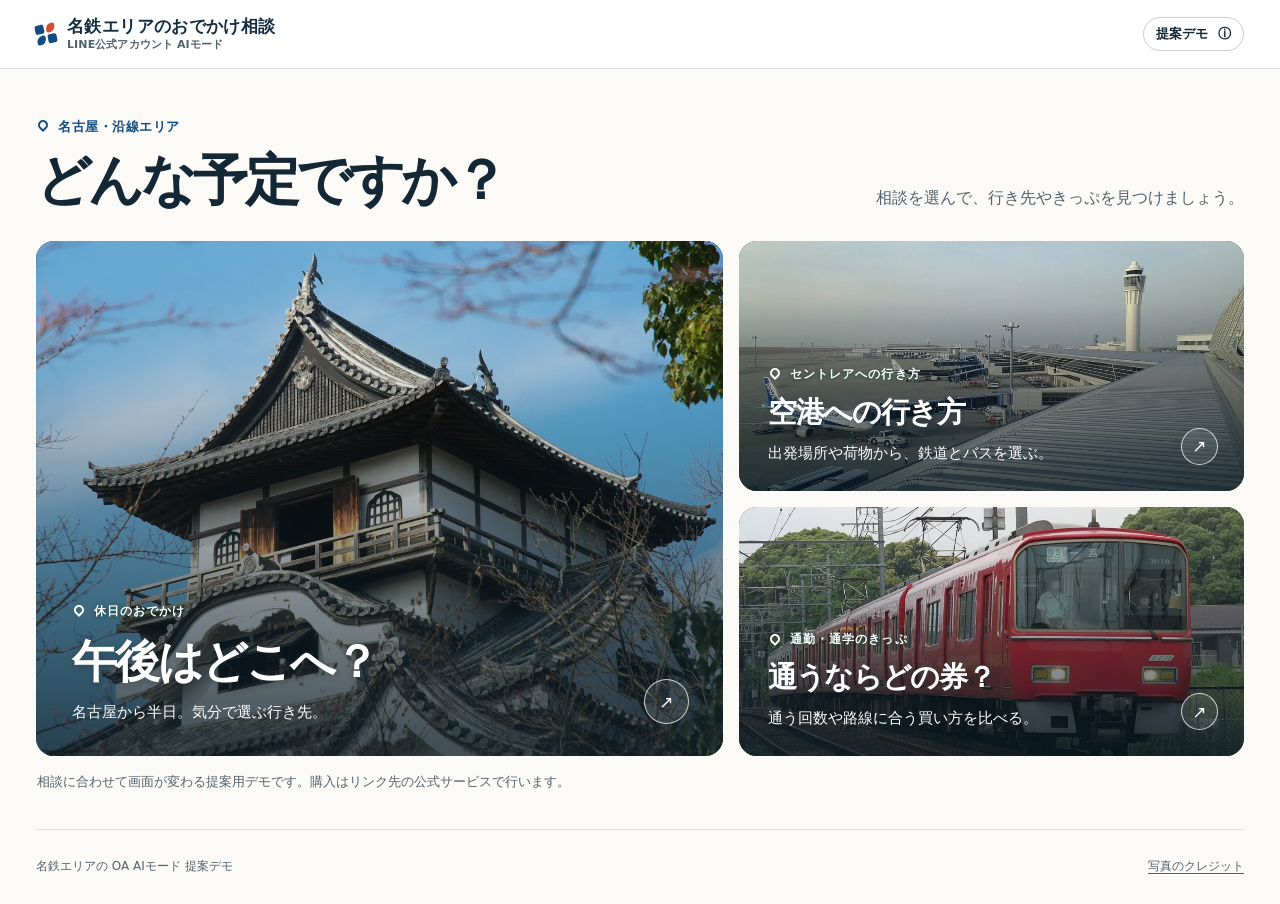
==== index.html @ 098f5996 "名鉄エリアのおでかけ・空港・通勤通学の体験デモを公開" ====
<!doctype html>
<html lang="ja">
<head>
  <meta charset="utf-8">
  <meta name="viewport" content="width=device-width, initial-scale=1">
  <meta name="theme-color" content="#faf9f5">
  <meta name="description" content="名古屋での休日、セントレアへの移動、通勤・通学のきっぷ。3つの相談から選べる、OA AIモードの提案用体験デモです。">
  <title>名鉄エリアの移動・おでかけ相談｜OA AIモード 体験デモ</title>
  <link rel="stylesheet" href="styles.css">
  <script defer src="app.js"></script>
</head>
<body>
  <a href="#main" class="skip">本文へ</a>
  <header class="global-head"><div class="head-inner">
    <a class="brand" href="#" data-route="" aria-label="移動・おでかけ相談 トップ"><span class="brand-symbol" aria-hidden="true"><i></i><i></i><i></i><i></i></span><span class="brand-name">名鉄エリアのおでかけ相談<small>LINE公式アカウント AIモード</small></span></a>
    <button class="about-trigger" type="button" id="about-trigger">提案デモ <span aria-hidden="true">ⓘ</span></button>
  </div></header>
  <main id="main" tabindex="-1"></main>
  <footer class="footer"><span>名鉄エリアの OA AIモード 提案デモ</span><a href="credits.html">写真のクレジット</a></footer>
  <dialog id="about"><form method="dialog"><button aria-label="閉じる" class="dialog-close">×</button></form><h2>このデモについて</h2><p>名鉄エリアの移動とおでかけを題材にした、LINE公式アカウント AIモードの提案用デモです。</p><p>選択肢や短い入力に応じて、あらかじめ用意した会話と案内が切り替わります。生成AIや運行情報とは接続していません。入力内容はこの画面内だけで使用します。</p><p>運賃・商品の情報は2026年11月26日時点の例です。購入、対象日、運行状況はリンク先の公式サイトでご確認ください。</p></dialog>
  <noscript>この体験デモを利用するには、ブラウザのJavaScriptを有効にしてください。</noscript>
</body></html>
---- styles.css ----
:root{color-scheme:light;--ink:#142735;--navy:#142e43;--blue:#124d82;--muted:#53636c;--accent:#d44f37;--line:#dce1e0;--paper:#fbfaf7;--pale:#eef4f6;--radius:18px;--max:1216px}
*{box-sizing:border-box}html{scroll-behavior:smooth;scroll-padding-top:16px}body{margin:0;background:var(--paper);color:var(--ink);font:16px/1.65 'LINE Seed JP','Hiragino Sans','Yu Gothic',Meiryo,system-ui,sans-serif;-webkit-font-smoothing:antialiased}a{color:inherit}button,input{font:inherit}button{color:inherit;cursor:pointer}a,button,input{touch-action:manipulation}button{background:none;border:0}a:focus-visible,button:focus-visible,input:focus-visible,summary:focus-visible{outline:3px solid #de6c13;outline-offset:4px}button:disabled{cursor:default;opacity:.4}h1,h2,h3,p,figure{margin:0}h1,h2,h3{line-height:1.42;letter-spacing:-.045em}h1,h2{font-weight:800}img{display:block;width:100%;object-fit:cover}.skip{position:fixed;top:-80px;left:12px;z-index:10;background:white;padding:12px}.skip:focus{top:4px}main:focus{outline:0}.global-head{background:#fff;border-bottom:1px solid var(--line)}.head-inner,.footer{width:min(calc(100% - 72px),var(--max));margin:auto;display:flex;align-items:center;justify-content:space-between}.head-inner{height:68px}.brand{font-weight:800;letter-spacing:.02em;display:inline-flex;gap:11px;align-items:center;text-decoration:none;color:var(--navy);font-size:19px}.brand-symbol{display:grid;grid-template-columns:9px 9px;grid-template-rows:9px 9px;gap:2px;transform:rotate(-12deg)}.brand-symbol i{background:var(--blue);border-radius:2px}.brand-symbol i:nth-child(2){background:var(--accent);border-radius:6px 2px 6px 2px}.brand-symbol i:nth-child(3){border-radius:6px 2px 6px 2px}.about-trigger{border:1px solid #c9cfcd;background:white;border-radius:22px;font-size:13px;font-weight:650;padding:5px 12px;min-height:33px}.about-trigger span{margin-left:5px}.footer{border-top:1px solid var(--line);min-height:75px;color:var(--muted);gap:15px;font-size:12px}.footer a{text-underline-offset:3px}.home{width:min(calc(100% - 72px),var(--max));margin:0 auto;padding:47px 0 36px}.home-intro{display:flex;align-items:end;gap:36px;justify-content:space-between;margin:0 0 24px}.location{display:flex;align-items:center;gap:8px;color:var(--blue);font-size:13px;font-weight:750;letter-spacing:.04em}.pin{width:10px;height:10px;display:inline-block;border:2px solid currentColor;border-radius:65% 65% 65% 0;transform:rotate(-45deg);margin:0 2px 3px}.home h1{font-size:clamp(32px,4.3vw,58px);letter-spacing:-.065em;line-height:1.32;margin-top:7px}.home-intro p{font-size:16px;color:var(--muted);padding-bottom:6px}.home-grid{display:grid;grid-template-columns:1.36fr 1fr;gap:16px;min-height:515px}.home-card{position:relative;display:block;border-radius:var(--radius);overflow:hidden;text-decoration:none;color:white;isolation:isolate;background:#35505e;min-height:0}.home-card[data-route="outing"]{grid-row:span 2}.home-card img{position:absolute;inset:0;height:100%;z-index:-2;transition:transform .42s ease}.home-card:hover img{transform:scale(1.035)}.home-card:after{content:'';position:absolute;inset:0;background:linear-gradient(180deg,#0d1f2810 0%,#10283222 25%,#0a1b25c4 97%);z-index:-1}.home-card .home-text{position:absolute;left:29px;right:26px;bottom:26px}.home-card.big .home-text{bottom:32px;left:36px;right:34px}.home-card .location{color:white;font-size:12px;letter-spacing:.09em;text-shadow:0 1px 4px #143}.home-card h2{font-size:clamp(23px,2.25vw,34px);margin:7px 45px 0 0;color:white;text-shadow:0 1px 6px #172b3a66;line-height:1.42}.home-card.big h2{font-size:clamp(32px,3.5vw,51px);margin-top:12px;line-height:1.31}.home-card p{margin:8px 45px 0 0;font-size:15px;line-height:1.6;font-weight:550}.home-open{position:absolute;display:grid;place-items:center;right:0;bottom:0;border:1px solid #ffffffc0;border-radius:50%;width:37px;height:37px;font-size:17px;background:#ffffff16}.big .home-open{width:45px;height:45px}.home-note{font-size:13px;color:var(--muted);margin:15px 1px 0}.scene-wrap{width:min(calc(100% - 72px),var(--max));margin:0 auto;padding:19px 0 35px}.back{display:inline-flex;align-items:center;gap:8px;min-height:33px;text-decoration:none;font-size:14px;font-weight:650;color:var(--blue);margin-bottom:9px}.journey{display:grid;grid-template-columns:minmax(265px,.74fr) minmax(0,1.55fr);align-items:start;gap:25px}.scene-aside{position:sticky;top:15px;border-radius:var(--radius);overflow:hidden;min-height:535px;isolation:isolate;background:#254658;color:white}.scene-aside>img{position:absolute;inset:0;height:100%;z-index:-2}.scene-aside:after{z-index:-1;content:'';position:absolute;inset:0;background:linear-gradient(175deg,#0a1e2a32,#112a3415 30%,#0a1b24d4 100%)}.aside-copy{position:absolute;left:25px;right:23px;bottom:29px}.aside-copy .location{color:white}.aside-copy h1{font-size:clamp(28px,2.7vw,39px);margin:8px 0 13px;text-wrap:balance}.aside-copy p{font-size:15px;line-height:1.65;text-shadow:0 1px 6px #20323e80}.session{background:#fff;border:1px solid var(--line);border-radius:var(--radius);min-width:0;overflow:hidden}.session-top{padding:14px 24px;display:flex;justify-content:space-between;align-items:center;border-bottom:1px solid var(--line)}.mode{display:inline-flex;align-items:center;gap:9px;font-size:15px;font-weight:800;color:var(--navy)}.spark{color:#fff;background:var(--navy);width:23px;height:23px;display:inline-grid;place-items:center;line-height:1;font-size:15px;border-radius:7px}.session-scope{font-size:12px;color:var(--muted);font-weight:600}.inside{padding:23px 24px 22px}.user-line{margin:0 0 16px auto;max-width:max-content;max-inline-size:min(91%,570px);background:#eef2f6;border-radius:15px 15px 3px 15px;padding:9px 14px;font-size:15px;line-height:1.6;color:var(--ink)}.carry{color:var(--blue);font-size:13px;margin:0 0 12px;font-weight:700}.ask{font-size:clamp(20px,1.8vw,26px);font-weight:750;margin:0 0 7px;line-height:1.42}.explain{font-size:15px;line-height:1.65;color:var(--muted);margin:0 0 15px}.ask-set{margin-bottom:16px}.choices{display:grid;grid-template-columns:repeat(2,minmax(0,1fr));gap:9px}.tile{display:flex;align-items:center;gap:9px;min-height:65px;text-align:left;border-radius:11px;border:1px solid var(--line);background:white;padding:7px 11px 7px 7px;text-decoration:none;transition:border-color .2s,background .2s}.tile:hover,.tile:focus-visible,.small-choice:hover,.next-scenario:hover{border-color:var(--blue);background:#f3f8fa}.tile img{width:66px;height:55px;border-radius:6px;flex-shrink:0}.tile .tile-text{display:flex;flex-direction:column;gap:2px;min-width:0}.tile b{font-size:16px;line-height:1.4}.tile small{font-size:12px;line-height:1.4;color:var(--muted)}.tile .tile-arrow{font-size:17px;margin-left:auto;color:var(--blue);font-weight:650}.tile.noimg{padding:13px 13px;min-height:61px}.options{display:flex;gap:7px;flex-wrap:wrap}.small-choice{display:inline-flex;align-items:center;justify-content:center;gap:8px;border:1px solid #aebac0;border-radius:25px;background:white;padding:7px 14px;min-height:39px;text-decoration:none;color:var(--blue);font-size:14px;font-weight:650;line-height:1.4}.small-choice.active{background:var(--navy);border-color:var(--navy);color:white}.input-form{display:flex;gap:6px;border:1px solid #c5cecf;border-radius:13px;background:#fafbf9;padding:5px;align-items:center}.input-form:focus-within{border-color:var(--blue)}.input-form input{color:var(--ink);border:0;background:none;outline:0;min-width:0;flex:1;padding:8px 8px;font-size:15px}.input-form input:focus-visible{outline:0}.send{background:var(--navy);color:white;border-radius:8px;min-width:57px;min-height:40px;font-size:14px;font-weight:700}.input-area{border-top:1px solid var(--line);margin-top:22px;padding-top:16px}.input-area label{display:block;font-size:13px;font-weight:700;color:var(--muted);margin:0 0 5px}.error{color:#963f25;font-size:14px;margin-top:7px}.response{margin-top:12px}.rec{border:1px solid #cdd8d8;border-radius:13px;overflow:hidden;background:#fff}.rec-photo{height:160px;position:relative;overflow:hidden}.rec-photo img{width:100%;height:100%}.rec-photo>span{position:absolute;bottom:10px;left:13px;border-radius:16px;background:#102430d9;color:#fff;padding:2px 9px;font-size:12px;font-weight:700}.rec-body{padding:16px 17px}.rec-body h2{font-size:clamp(22px,2vw,30px);margin:0 0 4px;line-height:1.42}.rec-body .reason{font-size:16px;margin-bottom:13px}.ticket{border-top:1px solid var(--line);padding-top:12px}.ticket-head{display:flex;gap:12px;justify-content:space-between;align-items:start}.ticket-head b{font-size:16px;line-height:1.5}.ticket-head strong{white-space:nowrap;font-size:21px;line-height:1.35;color:var(--navy);letter-spacing:-.045em}.notes{font-size:13px;line-height:1.55;color:var(--muted);margin-top:7px}.buttons{display:flex;align-items:center;gap:12px;flex-wrap:wrap;margin-top:14px}.cta{display:inline-flex;justify-content:space-between;align-items:center;gap:16px;background:var(--navy);border-radius:8px;color:white;font-weight:700;font-size:15px;line-height:1.4;text-decoration:none;padding:12px 15px}.cta:hover{background:#1a4a6c}.link,.reset,.trail summary{color:var(--blue);font-size:14px;font-weight:650;text-underline-offset:4px}.reset{display:inline-block;margin:7px 0 0;text-decoration:underline}.context{display:flex;gap:6px;flex-wrap:wrap;align-items:center;margin:0 0 9px}.context span{display:inline-block;color:#375569;background:#eef3f4;padding:2px 8px 2px;border-radius:5px;font-size:12px;font-weight:650}.trail{margin:0 0 9px}.trail summary{cursor:pointer;font-size:12px;min-height:26px;display:list-item}.trail[open] summary{margin-bottom:7px}.trail .initial{font-size:14px;color:var(--muted);padding:8px 10px;margin:3px 0;border-left:2px solid #d3dee2}.route-map{display:flex;align-items:center;gap:12px;justify-content:space-between;background:var(--pale);border-radius:8px;padding:12px 15px;margin:10px 0 14px}.route-map b{font-size:15px;line-height:1.4}.track{height:2px;position:relative;background:#91a5b1;flex:1;min-width:15px}.track:after,.track:before{content:'';position:absolute;top:-2px;background:#fff;border:1.5px solid #7d93a2;width:5px;height:5px;border-radius:50%}.track:after{right:0}.next-scenario{padding:13px 15px;margin-top:14px;display:flex;align-items:center;justify-content:space-between;gap:10px;border-radius:10px;background:#f8f5ee;border:1px solid #dacfb8;color:var(--ink);text-decoration:none}.next-scenario small{display:block;font-size:12px;color:#705e41}.next-scenario b{display:block;font-size:15px}.next-scenario>span:last-child{font-size:20px}.below{margin-top:14px}.below p{font-size:13px;font-weight:700;color:var(--muted);margin-bottom:5px}.fare-module{border:1px solid var(--line);border-radius:12px;padding:15px;margin:12px 0;background:#f9faf9}.num-select{display:flex;align-items:center;justify-content:space-between;gap:12px}.num-select p{font-size:13px;color:var(--muted)}.stepper{display:flex;align-items:center;gap:12px}.stepper button{border:1px solid #bbc9ce;border-radius:50%;width:36px;height:36px;background:#fff;font-size:20px;display:grid;place-items:center;line-height:1}.stepper strong{white-space:nowrap;font-size:23px}.fare-row{display:grid;grid-template-columns:1fr 1fr;gap:8px;margin-top:11px}.fare-item{border:1px solid #d4dbdd;border-radius:9px;padding:10px 11px;background:white}.fare-item.winner{background:#eef5f7;border-color:#44809a}.fare-item span{display:block;font-size:12px;color:var(--muted)}.fare-item b{display:block;color:var(--navy);font-size:23px;line-height:1.45;letter-spacing:-.04em;font-variant-numeric:tabular-nums}.fare-answer{margin-top:10px;font-size:15px}.school-case{margin:12px 0}.school-case h2{font-size:24px}.school-case p{margin-top:4px}.school-case .ticket{margin-top:12px}.simple-result{background:#f5f7f5;border:1px solid var(--line);padding:17px;border-radius:11px}.simple-result h2{font-size:23px}.simple-result p{margin:7px 0 0}.travel-details{font-size:13px;color:var(--muted);margin:10px 0 0}.travel-details summary{color:var(--blue);cursor:pointer;text-decoration:underline;text-underline-offset:3px;display:list-item;width:fit-content}dialog{border:0;border-radius:18px;padding:28px;max-width:min(470px,90vw);color:var(--ink);background:white;box-shadow:0 18px 60px #14233640}dialog::backdrop{background:#162a38a3}dialog form{position:absolute;right:10px;top:9px}.dialog-close{font-size:24px;width:34px;height:34px}.dialog-close:focus{outline-offset:0}dialog h2{font-size:25px;margin:0 12px 13px 0}dialog p{font-size:15px;margin:9px 0}
@media(min-width:1480px){.home{padding-top:56px}.home-grid{min-height:550px}}
@media(max-width:950px){.head-inner,.footer,.home,.scene-wrap{width:calc(100% - 40px)}.home-grid{grid-template-columns:1.14fr 1fr;min-height:440px}.home-card .home-text,.home-card.big .home-text{left:20px;right:19px;bottom:20px}.journey{grid-template-columns:minmax(215px,.55fr) minmax(0,1.4fr);gap:15px}.aside-copy{left:17px;right:15px}.tile img{width:50px;height:50px}.inside{padding:17px}.session-top{padding:11px 17px}.scene-aside{min-height:455px}.home-intro{align-items:start;flex-direction:column;gap:3px}.home-intro p{padding:0}.choices{gap:7px}}
@media(max-width:730px){body{font-size:16px}.head-inner,.footer,.home,.scene-wrap{width:calc(100% - 32px)}.head-inner{height:57px}.brand{font-size:17px;gap:8px}.about-trigger{font-size:12px}.home{padding:23px 0}.home-intro{margin-bottom:14px}.home h1{font-size:35px;margin-top:5px}.home-intro p{font-size:14px}.home-grid{display:grid;grid-template-columns:repeat(2,minmax(0,1fr));grid-template-rows:260px 164px;gap:9px;min-height:0}.home-card[data-route="outing"]{grid-column:1/-1;grid-row:1}.home-card.big .home-text{bottom:18px;left:19px;right:17px}.home-card .home-text{bottom:12px;left:12px;right:10px}.home-card h2{font-size:19px;margin:4px 0 0;line-height:1.42}.home-card.big h2{font-size:33px;margin:6px 28px 0 0}.home-card:not(.big) p{display:none}.home-card.big p{font-size:14px;margin:7px 30px 0 0}.home-card .location{font-size:10px;gap:4px}.home-card:not(.big) .home-open{position:static;display:inline-grid;margin-top:5px;width:24px;height:24px;font-size:12px}.big .home-open{width:32px;height:32px}.home-card{border-radius:12px}.home-note{font-size:12px}.scene-wrap{padding:7px 0 22px}.back{margin:0 0 4px;min-height:32px;font-size:13px}.journey{display:block}.scene-aside{position:relative;top:auto;min-height:114px;border-radius:12px 12px 0 0}.scene-aside>img{object-position:center 45%}.scene-aside:after{background:linear-gradient(90deg,#102533c9,#152e3d68 64%,#0a202d17)}.aside-copy{position:relative;left:auto;right:auto;bottom:auto;padding:13px 16px}.aside-copy .location{font-size:10px}.aside-copy h1{margin:4px 0 3px;font-size:25px}.aside-copy p{font-size:12px}.session{border-radius:0 0 12px 12px}.session-top{padding:9px 13px}.mode{font-size:14px}.spark{width:20px;height:20px;font-size:13px}.session-scope{font-size:11px}.inside{padding:13px}.user-line{font-size:14px;margin-bottom:11px;padding:8px 10px}.ask{font-size:20px}.explain{font-size:14px;margin-bottom:10px}.choices{gap:6px}.tile{min-height:57px;gap:6px;padding:5px}.tile img{width:44px;height:43px}.tile b{font-size:14px}.tile small{font-size:10px}.tile .tile-arrow{font-size:13px}.tile.noimg{padding:8px}.input-area{margin-top:13px;padding-top:11px}.input-form input{font-size:16px}.footer{min-height:60px;font-size:10px;gap:8px}.rec-photo{height:128px}.rec-body{padding:12px}.rec-body .reason{font-size:15px;margin-bottom:10px}.ticket-head{gap:7px}.ticket-head b{font-size:14px}.ticket-head strong{font-size:19px}.session:has(.response) .inside{padding-top:10px}.notes{font-size:12px}.cta{font-size:14px}.buttons{gap:9px}.next-scenario{padding:10px}.context{gap:4px}.fare-item{padding:8px}.stepper{gap:9px}.fare-module{padding:11px}.fare-item b{font-size:21px}}
@media(max-width:370px){.home-grid{grid-template-rows:222px 157px}.tile img{width:35px;height:40px}.tile .tile-arrow{display:none}.tile b{font-size:13px}.home-card:not(.big) h2{font-size:17px}.num-select{align-items:start}.ticket-head{flex-wrap:wrap}}
@media(prefers-reduced-motion:reduce){*{scroll-behavior:auto!important;transition:none!important;animation:none!important}}

.brand-name{display:block;line-height:1.32;font-size:17px}.brand-name small{display:block;font-size:11px;letter-spacing:.01em;color:var(--muted);font-weight:650;line-height:1.45}.ai-prompt{display:flex;align-items:baseline;gap:7px;margin:0 0 9px;color:var(--navy);font-size:15px;font-weight:650}.ai-prompt .spark{flex:none;width:17px;height:17px;border-radius:5px;font-size:11px;align-self:flex-start;margin-top:3px}.scene-aside .aside-copy h1{word-break:auto-phrase}.tile .tile-text b{word-break:keep-all;overflow-wrap:anywhere}.home-card:not(.big) h2{word-break:keep-all}.home-card:not(.big) .home-open{margin-top:7px}@media(max-width:730px){.brand-name{font-size:15px}.brand-name small{font-size:10px}.ai-prompt{font-size:14px;margin-bottom:7px}.home-card.big .home-text p{margin-right:20px}.home-card:not(.big) .home-text{right:7px}.home-card:not(.big) h2{font-size:clamp(15px,4.55vw,19px)}.tile img{width:37px;height:43px}.home-card.big h2{font-size:36px}.home-card.big p{font-size:13px}.tile .tile-arrow{font-size:12px}}
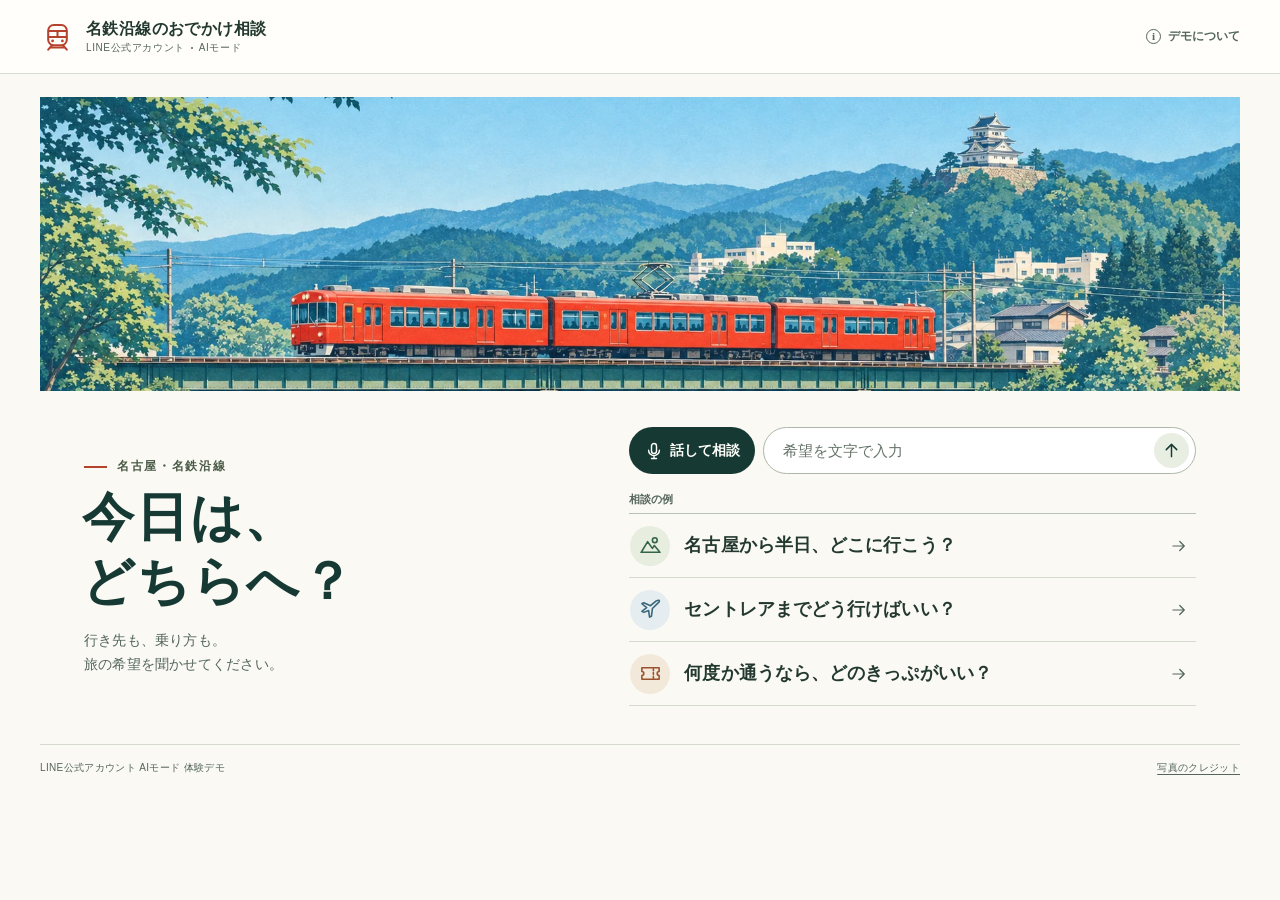
==== commit 8c44ef35: "相談を続けながら旅程ときっぷを選び直せる体験に刷新" ====
--- a/index.html
+++ b/index.html
@@ -2,21 +2,46 @@
 <html lang="ja">
 <head>
   <meta charset="utf-8">
-  <meta name="viewport" content="width=device-width, initial-scale=1">
-  <meta name="theme-color" content="#faf9f5">
-  <meta name="description" content="名古屋での休日、セントレアへの移動、通勤・通学のきっぷ。3つの相談から選べる、OA AIモードの提案用体験デモです。">
-  <title>名鉄エリアの移動・おでかけ相談｜OA AIモード 体験デモ</title>
+  <meta name="viewport" content="width=device-width, initial-scale=1, viewport-fit=cover">
+  <meta name="theme-color" content="#faf9f4">
+  <meta name="description" content="名古屋から半日のおでかけ、セントレアへの移動、研修や通学のきっぷをLINEで相談する体験デモ。">
+  <title>名鉄沿線のおでかけ相談｜LINE公式アカウント AIモード 体験デモ</title>
   <link rel="stylesheet" href="styles.css">
-  <script defer src="app.js"></script>
+  <link rel="stylesheet" href="voice.css">
+  <script src="conversation.js" defer></script>
+  <script src="app.js" defer></script>
+  <script src="voice.js" defer></script>
 </head>
 <body>
   <a href="#main" class="skip">本文へ</a>
-  <header class="global-head"><div class="head-inner">
-    <a class="brand" href="#" data-route="" aria-label="移動・おでかけ相談 トップ"><span class="brand-symbol" aria-hidden="true"><i></i><i></i><i></i><i></i></span><span class="brand-name">名鉄エリアのおでかけ相談<small>LINE公式アカウント AIモード</small></span></a>
-    <button class="about-trigger" type="button" id="about-trigger">提案デモ <span aria-hidden="true">ⓘ</span></button>
-  </div></header>
+  <header class="masthead">
+    <div class="masthead-inner">
+      <a class="brand" data-route="" href="#" aria-label="名鉄沿線のおでかけ相談 トップ">
+        <span class="brand-emblem" aria-hidden="true">
+          <svg viewBox="0 0 32 32" fill="none" stroke="currentColor" stroke-width="1.75" stroke-linejoin="round" stroke-linecap="round">
+            <rect x="7.5" y="5.5" width="17" height="18.5" rx="5"/><path d="M8 11h16M8 16.5h16M16 11v5.5M11 24l-3.5 4m13.5-4 3.5 4M10 26h12"/><circle fill="currentColor" stroke="none" cx="11.5" cy="20" r="1.25"/><circle fill="currentColor" stroke="none" cx="20.5" cy="20" r="1.25"/>
+          </svg>
+        </span>
+        <span class="brand-copy"><b>名鉄沿線のおでかけ相談</b><small>LINE公式アカウント <i aria-hidden="true"></i> AIモード</small></span>
+      </a>
+      <button id="about-trigger" class="about-trigger" type="button" aria-label="提案デモについて"><span class="info-symbol" aria-hidden="true">i</span>デモについて</button>
+    </div>
+  </header>
   <main id="main" tabindex="-1"></main>
-  <footer class="footer"><span>名鉄エリアの OA AIモード 提案デモ</span><a href="credits.html">写真のクレジット</a></footer>
-  <dialog id="about"><form method="dialog"><button aria-label="閉じる" class="dialog-close">×</button></form><h2>このデモについて</h2><p>名鉄エリアの移動とおでかけを題材にした、LINE公式アカウント AIモードの提案用デモです。</p><p>選択肢や短い入力に応じて、あらかじめ用意した会話と案内が切り替わります。生成AIや運行情報とは接続していません。入力内容はこの画面内だけで使用します。</p><p>運賃・商品の情報は2026年11月26日時点の例です。購入、対象日、運行状況はリンク先の公式サイトでご確認ください。</p></dialog>
+  <p id="live-status" class="sr-only" role="status" aria-live="polite"></p>
+  <dialog id="about">
+    <form method="dialog"><button class="dialog-close" aria-label="閉じる">×</button></form>
+    <h2>このデモについて</h2>
+    <p>名鉄沿線の移動とおでかけを題材にした、LINE公式アカウント AIモードの提案用デモです。</p>
+    <p>相談の言葉やそれまでの条件に応じて、行き先、乗り方、きっぷの案内が変わります。用意したデータを使い、入力した言葉に応じて案内を組み立てます。生成AIやリアルタイムの運行情報には接続していません。音声入力を選んだ場合は、ご利用のブラウザの音声認識サービスが音声を処理することがあります。</p>
+    <p>運賃・商品は2026年11月26日時点の例です。購入、対象日、運行状況は、各案内のリンク先でご確認ください。</p>
+    <p><a href="https://www.lycorp.co.jp/ja/story/20260421/aiagent.html" target="_blank" rel="noopener noreferrer">LINEヤフーのOA AIモード紹介 ↗</a></p>
+    <a href="credits.html">写真のクレジット</a>
+  </dialog>
+  <dialog id="conversation-tools" class="tool-dialog" aria-labelledby="tool-heading">
+    <form method="dialog"><button class="dialog-close" aria-label="閉じる">×</button></form>
+    <div id="tool-content"></div>
+  </dialog>
   <noscript>この体験デモを利用するには、ブラウザのJavaScriptを有効にしてください。</noscript>
-</body></html>
+</body>
+</html>
--- a/styles.css
+++ b/styles.css
@@ -1,9 +1,430 @@
-:root{color-scheme:light;--ink:#142735;--navy:#142e43;--blue:#124d82;--muted:#53636c;--accent:#d44f37;--line:#dce1e0;--paper:#fbfaf7;--pale:#eef4f6;--radius:18px;--max:1216px}
-*{box-sizing:border-box}html{scroll-behavior:smooth;scroll-padding-top:16px}body{margin:0;background:var(--paper);color:var(--ink);font:16px/1.65 'LINE Seed JP','Hiragino Sans','Yu Gothic',Meiryo,system-ui,sans-serif;-webkit-font-smoothing:antialiased}a{color:inherit}button,input{font:inherit}button{color:inherit;cursor:pointer}a,button,input{touch-action:manipulation}button{background:none;border:0}a:focus-visible,button:focus-visible,input:focus-visible,summary:focus-visible{outline:3px solid #de6c13;outline-offset:4px}button:disabled{cursor:default;opacity:.4}h1,h2,h3,p,figure{margin:0}h1,h2,h3{line-height:1.42;letter-spacing:-.045em}h1,h2{font-weight:800}img{display:block;width:100%;object-fit:cover}.skip{position:fixed;top:-80px;left:12px;z-index:10;background:white;padding:12px}.skip:focus{top:4px}main:focus{outline:0}.global-head{background:#fff;border-bottom:1px solid var(--line)}.head-inner,.footer{width:min(calc(100% - 72px),var(--max));margin:auto;display:flex;align-items:center;justify-content:space-between}.head-inner{height:68px}.brand{font-weight:800;letter-spacing:.02em;display:inline-flex;gap:11px;align-items:center;text-decoration:none;color:var(--navy);font-size:19px}.brand-symbol{display:grid;grid-template-columns:9px 9px;grid-template-rows:9px 9px;gap:2px;transform:rotate(-12deg)}.brand-symbol i{background:var(--blue);border-radius:2px}.brand-symbol i:nth-child(2){background:var(--accent);border-radius:6px 2px 6px 2px}.brand-symbol i:nth-child(3){border-radius:6px 2px 6px 2px}.about-trigger{border:1px solid #c9cfcd;background:white;border-radius:22px;font-size:13px;font-weight:650;padding:5px 12px;min-height:33px}.about-trigger span{margin-left:5px}.footer{border-top:1px solid var(--line);min-height:75px;color:var(--muted);gap:15px;font-size:12px}.footer a{text-underline-offset:3px}.home{width:min(calc(100% - 72px),var(--max));margin:0 auto;padding:47px 0 36px}.home-intro{display:flex;align-items:end;gap:36px;justify-content:space-between;margin:0 0 24px}.location{display:flex;align-items:center;gap:8px;color:var(--blue);font-size:13px;font-weight:750;letter-spacing:.04em}.pin{width:10px;height:10px;display:inline-block;border:2px solid currentColor;border-radius:65% 65% 65% 0;transform:rotate(-45deg);margin:0 2px 3px}.home h1{font-size:clamp(32px,4.3vw,58px);letter-spacing:-.065em;line-height:1.32;margin-top:7px}.home-intro p{font-size:16px;color:var(--muted);padding-bottom:6px}.home-grid{display:grid;grid-template-columns:1.36fr 1fr;gap:16px;min-height:515px}.home-card{position:relative;display:block;border-radius:var(--radius);overflow:hidden;text-decoration:none;color:white;isolation:isolate;background:#35505e;min-height:0}.home-card[data-route="outing"]{grid-row:span 2}.home-card img{position:absolute;inset:0;height:100%;z-index:-2;transition:transform .42s ease}.home-card:hover img{transform:scale(1.035)}.home-card:after{content:'';position:absolute;inset:0;background:linear-gradient(180deg,#0d1f2810 0%,#10283222 25%,#0a1b25c4 97%);z-index:-1}.home-card .home-text{position:absolute;left:29px;right:26px;bottom:26px}.home-card.big .home-text{bottom:32px;left:36px;right:34px}.home-card .location{color:white;font-size:12px;letter-spacing:.09em;text-shadow:0 1px 4px #143}.home-card h2{font-size:clamp(23px,2.25vw,34px);margin:7px 45px 0 0;color:white;text-shadow:0 1px 6px #172b3a66;line-height:1.42}.home-card.big h2{font-size:clamp(32px,3.5vw,51px);margin-top:12px;line-height:1.31}.home-card p{margin:8px 45px 0 0;font-size:15px;line-height:1.6;font-weight:550}.home-open{position:absolute;display:grid;place-items:center;right:0;bottom:0;border:1px solid #ffffffc0;border-radius:50%;width:37px;height:37px;font-size:17px;background:#ffffff16}.big .home-open{width:45px;height:45px}.home-note{font-size:13px;color:var(--muted);margin:15px 1px 0}.scene-wrap{width:min(calc(100% - 72px),var(--max));margin:0 auto;padding:19px 0 35px}.back{display:inline-flex;align-items:center;gap:8px;min-height:33px;text-decoration:none;font-size:14px;font-weight:650;color:var(--blue);margin-bottom:9px}.journey{display:grid;grid-template-columns:minmax(265px,.74fr) minmax(0,1.55fr);align-items:start;gap:25px}.scene-aside{position:sticky;top:15px;border-radius:var(--radius);overflow:hidden;min-height:535px;isolation:isolate;background:#254658;color:white}.scene-aside>img{position:absolute;inset:0;height:100%;z-index:-2}.scene-aside:after{z-index:-1;content:'';position:absolute;inset:0;background:linear-gradient(175deg,#0a1e2a32,#112a3415 30%,#0a1b24d4 100%)}.aside-copy{position:absolute;left:25px;right:23px;bottom:29px}.aside-copy .location{color:white}.aside-copy h1{font-size:clamp(28px,2.7vw,39px);margin:8px 0 13px;text-wrap:balance}.aside-copy p{font-size:15px;line-height:1.65;text-shadow:0 1px 6px #20323e80}.session{background:#fff;border:1px solid var(--line);border-radius:var(--radius);min-width:0;overflow:hidden}.session-top{padding:14px 24px;display:flex;justify-content:space-between;align-items:center;border-bottom:1px solid var(--line)}.mode{display:inline-flex;align-items:center;gap:9px;font-size:15px;font-weight:800;color:var(--navy)}.spark{color:#fff;background:var(--navy);width:23px;height:23px;display:inline-grid;place-items:center;line-height:1;font-size:15px;border-radius:7px}.session-scope{font-size:12px;color:var(--muted);font-weight:600}.inside{padding:23px 24px 22px}.user-line{margin:0 0 16px auto;max-width:max-content;max-inline-size:min(91%,570px);background:#eef2f6;border-radius:15px 15px 3px 15px;padding:9px 14px;font-size:15px;line-height:1.6;color:var(--ink)}.carry{color:var(--blue);font-size:13px;margin:0 0 12px;font-weight:700}.ask{font-size:clamp(20px,1.8vw,26px);font-weight:750;margin:0 0 7px;line-height:1.42}.explain{font-size:15px;line-height:1.65;color:var(--muted);margin:0 0 15px}.ask-set{margin-bottom:16px}.choices{display:grid;grid-template-columns:repeat(2,minmax(0,1fr));gap:9px}.tile{display:flex;align-items:center;gap:9px;min-height:65px;text-align:left;border-radius:11px;border:1px solid var(--line);background:white;padding:7px 11px 7px 7px;text-decoration:none;transition:border-color .2s,background .2s}.tile:hover,.tile:focus-visible,.small-choice:hover,.next-scenario:hover{border-color:var(--blue);background:#f3f8fa}.tile img{width:66px;height:55px;border-radius:6px;flex-shrink:0}.tile .tile-text{display:flex;flex-direction:column;gap:2px;min-width:0}.tile b{font-size:16px;line-height:1.4}.tile small{font-size:12px;line-height:1.4;color:var(--muted)}.tile .tile-arrow{font-size:17px;margin-left:auto;color:var(--blue);font-weight:650}.tile.noimg{padding:13px 13px;min-height:61px}.options{display:flex;gap:7px;flex-wrap:wrap}.small-choice{display:inline-flex;align-items:center;justify-content:center;gap:8px;border:1px solid #aebac0;border-radius:25px;background:white;padding:7px 14px;min-height:39px;text-decoration:none;color:var(--blue);font-size:14px;font-weight:650;line-height:1.4}.small-choice.active{background:var(--navy);border-color:var(--navy);color:white}.input-form{display:flex;gap:6px;border:1px solid #c5cecf;border-radius:13px;background:#fafbf9;padding:5px;align-items:center}.input-form:focus-within{border-color:var(--blue)}.input-form input{color:var(--ink);border:0;background:none;outline:0;min-width:0;flex:1;padding:8px 8px;font-size:15px}.input-form input:focus-visible{outline:0}.send{background:var(--navy);color:white;border-radius:8px;min-width:57px;min-height:40px;font-size:14px;font-weight:700}.input-area{border-top:1px solid var(--line);margin-top:22px;padding-top:16px}.input-area label{display:block;font-size:13px;font-weight:700;color:var(--muted);margin:0 0 5px}.error{color:#963f25;font-size:14px;margin-top:7px}.response{margin-top:12px}.rec{border:1px solid #cdd8d8;border-radius:13px;overflow:hidden;background:#fff}.rec-photo{height:160px;position:relative;overflow:hidden}.rec-photo img{width:100%;height:100%}.rec-photo>span{position:absolute;bottom:10px;left:13px;border-radius:16px;background:#102430d9;color:#fff;padding:2px 9px;font-size:12px;font-weight:700}.rec-body{padding:16px 17px}.rec-body h2{font-size:clamp(22px,2vw,30px);margin:0 0 4px;line-height:1.42}.rec-body .reason{font-size:16px;margin-bottom:13px}.ticket{border-top:1px solid var(--line);padding-top:12px}.ticket-head{display:flex;gap:12px;justify-content:space-between;align-items:start}.ticket-head b{font-size:16px;line-height:1.5}.ticket-head strong{white-space:nowrap;font-size:21px;line-height:1.35;color:var(--navy);letter-spacing:-.045em}.notes{font-size:13px;line-height:1.55;color:var(--muted);margin-top:7px}.buttons{display:flex;align-items:center;gap:12px;flex-wrap:wrap;margin-top:14px}.cta{display:inline-flex;justify-content:space-between;align-items:center;gap:16px;background:var(--navy);border-radius:8px;color:white;font-weight:700;font-size:15px;line-height:1.4;text-decoration:none;padding:12px 15px}.cta:hover{background:#1a4a6c}.link,.reset,.trail summary{color:var(--blue);font-size:14px;font-weight:650;text-underline-offset:4px}.reset{display:inline-block;margin:7px 0 0;text-decoration:underline}.context{display:flex;gap:6px;flex-wrap:wrap;align-items:center;margin:0 0 9px}.context span{display:inline-block;color:#375569;background:#eef3f4;padding:2px 8px 2px;border-radius:5px;font-size:12px;font-weight:650}.trail{margin:0 0 9px}.trail summary{cursor:pointer;font-size:12px;min-height:26px;display:list-item}.trail[open] summary{margin-bottom:7px}.trail .initial{font-size:14px;color:var(--muted);padding:8px 10px;margin:3px 0;border-left:2px solid #d3dee2}.route-map{display:flex;align-items:center;gap:12px;justify-content:space-between;background:var(--pale);border-radius:8px;padding:12px 15px;margin:10px 0 14px}.route-map b{font-size:15px;line-height:1.4}.track{height:2px;position:relative;background:#91a5b1;flex:1;min-width:15px}.track:after,.track:before{content:'';position:absolute;top:-2px;background:#fff;border:1.5px solid #7d93a2;width:5px;height:5px;border-radius:50%}.track:after{right:0}.next-scenario{padding:13px 15px;margin-top:14px;display:flex;align-items:center;justify-content:space-between;gap:10px;border-radius:10px;background:#f8f5ee;border:1px solid #dacfb8;color:var(--ink);text-decoration:none}.next-scenario small{display:block;font-size:12px;color:#705e41}.next-scenario b{display:block;font-size:15px}.next-scenario>span:last-child{font-size:20px}.below{margin-top:14px}.below p{font-size:13px;font-weight:700;color:var(--muted);margin-bottom:5px}.fare-module{border:1px solid var(--line);border-radius:12px;padding:15px;margin:12px 0;background:#f9faf9}.num-select{display:flex;align-items:center;justify-content:space-between;gap:12px}.num-select p{font-size:13px;color:var(--muted)}.stepper{display:flex;align-items:center;gap:12px}.stepper button{border:1px solid #bbc9ce;border-radius:50%;width:36px;height:36px;background:#fff;font-size:20px;display:grid;place-items:center;line-height:1}.stepper strong{white-space:nowrap;font-size:23px}.fare-row{display:grid;grid-template-columns:1fr 1fr;gap:8px;margin-top:11px}.fare-item{border:1px solid #d4dbdd;border-radius:9px;padding:10px 11px;background:white}.fare-item.winner{background:#eef5f7;border-color:#44809a}.fare-item span{display:block;font-size:12px;color:var(--muted)}.fare-item b{display:block;color:var(--navy);font-size:23px;line-height:1.45;letter-spacing:-.04em;font-variant-numeric:tabular-nums}.fare-answer{margin-top:10px;font-size:15px}.school-case{margin:12px 0}.school-case h2{font-size:24px}.school-case p{margin-top:4px}.school-case .ticket{margin-top:12px}.simple-result{background:#f5f7f5;border:1px solid var(--line);padding:17px;border-radius:11px}.simple-result h2{font-size:23px}.simple-result p{margin:7px 0 0}.travel-details{font-size:13px;color:var(--muted);margin:10px 0 0}.travel-details summary{color:var(--blue);cursor:pointer;text-decoration:underline;text-underline-offset:3px;display:list-item;width:fit-content}dialog{border:0;border-radius:18px;padding:28px;max-width:min(470px,90vw);color:var(--ink);background:white;box-shadow:0 18px 60px #14233640}dialog::backdrop{background:#162a38a3}dialog form{position:absolute;right:10px;top:9px}.dialog-close{font-size:24px;width:34px;height:34px}.dialog-close:focus{outline-offset:0}dialog h2{font-size:25px;margin:0 12px 13px 0}dialog p{font-size:15px;margin:9px 0}
-@media(min-width:1480px){.home{padding-top:56px}.home-grid{min-height:550px}}
-@media(max-width:950px){.head-inner,.footer,.home,.scene-wrap{width:calc(100% - 40px)}.home-grid{grid-template-columns:1.14fr 1fr;min-height:440px}.home-card .home-text,.home-card.big .home-text{left:20px;right:19px;bottom:20px}.journey{grid-template-columns:minmax(215px,.55fr) minmax(0,1.4fr);gap:15px}.aside-copy{left:17px;right:15px}.tile img{width:50px;height:50px}.inside{padding:17px}.session-top{padding:11px 17px}.scene-aside{min-height:455px}.home-intro{align-items:start;flex-direction:column;gap:3px}.home-intro p{padding:0}.choices{gap:7px}}
-@media(max-width:730px){body{font-size:16px}.head-inner,.footer,.home,.scene-wrap{width:calc(100% - 32px)}.head-inner{height:57px}.brand{font-size:17px;gap:8px}.about-trigger{font-size:12px}.home{padding:23px 0}.home-intro{margin-bottom:14px}.home h1{font-size:35px;margin-top:5px}.home-intro p{font-size:14px}.home-grid{display:grid;grid-template-columns:repeat(2,minmax(0,1fr));grid-template-rows:260px 164px;gap:9px;min-height:0}.home-card[data-route="outing"]{grid-column:1/-1;grid-row:1}.home-card.big .home-text{bottom:18px;left:19px;right:17px}.home-card .home-text{bottom:12px;left:12px;right:10px}.home-card h2{font-size:19px;margin:4px 0 0;line-height:1.42}.home-card.big h2{font-size:33px;margin:6px 28px 0 0}.home-card:not(.big) p{display:none}.home-card.big p{font-size:14px;margin:7px 30px 0 0}.home-card .location{font-size:10px;gap:4px}.home-card:not(.big) .home-open{position:static;display:inline-grid;margin-top:5px;width:24px;height:24px;font-size:12px}.big .home-open{width:32px;height:32px}.home-card{border-radius:12px}.home-note{font-size:12px}.scene-wrap{padding:7px 0 22px}.back{margin:0 0 4px;min-height:32px;font-size:13px}.journey{display:block}.scene-aside{position:relative;top:auto;min-height:114px;border-radius:12px 12px 0 0}.scene-aside>img{object-position:center 45%}.scene-aside:after{background:linear-gradient(90deg,#102533c9,#152e3d68 64%,#0a202d17)}.aside-copy{position:relative;left:auto;right:auto;bottom:auto;padding:13px 16px}.aside-copy .location{font-size:10px}.aside-copy h1{margin:4px 0 3px;font-size:25px}.aside-copy p{font-size:12px}.session{border-radius:0 0 12px 12px}.session-top{padding:9px 13px}.mode{font-size:14px}.spark{width:20px;height:20px;font-size:13px}.session-scope{font-size:11px}.inside{padding:13px}.user-line{font-size:14px;margin-bottom:11px;padding:8px 10px}.ask{font-size:20px}.explain{font-size:14px;margin-bottom:10px}.choices{gap:6px}.tile{min-height:57px;gap:6px;padding:5px}.tile img{width:44px;height:43px}.tile b{font-size:14px}.tile small{font-size:10px}.tile .tile-arrow{font-size:13px}.tile.noimg{padding:8px}.input-area{margin-top:13px;padding-top:11px}.input-form input{font-size:16px}.footer{min-height:60px;font-size:10px;gap:8px}.rec-photo{height:128px}.rec-body{padding:12px}.rec-body .reason{font-size:15px;margin-bottom:10px}.ticket-head{gap:7px}.ticket-head b{font-size:14px}.ticket-head strong{font-size:19px}.session:has(.response) .inside{padding-top:10px}.notes{font-size:12px}.cta{font-size:14px}.buttons{gap:9px}.next-scenario{padding:10px}.context{gap:4px}.fare-item{padding:8px}.stepper{gap:9px}.fare-module{padding:11px}.fare-item b{font-size:21px}}
-@media(max-width:370px){.home-grid{grid-template-rows:222px 157px}.tile img{width:35px;height:40px}.tile .tile-arrow{display:none}.tile b{font-size:13px}.home-card:not(.big) h2{font-size:17px}.num-select{align-items:start}.ticket-head{flex-wrap:wrap}}
-@media(prefers-reduced-motion:reduce){*{scroll-behavior:auto!important;transition:none!important;animation:none!important}}
-
-.brand-name{display:block;line-height:1.32;font-size:17px}.brand-name small{display:block;font-size:11px;letter-spacing:.01em;color:var(--muted);font-weight:650;line-height:1.45}.ai-prompt{display:flex;align-items:baseline;gap:7px;margin:0 0 9px;color:var(--navy);font-size:15px;font-weight:650}.ai-prompt .spark{flex:none;width:17px;height:17px;border-radius:5px;font-size:11px;align-self:flex-start;margin-top:3px}.scene-aside .aside-copy h1{word-break:auto-phrase}.tile .tile-text b{word-break:keep-all;overflow-wrap:anywhere}.home-card:not(.big) h2{word-break:keep-all}.home-card:not(.big) .home-open{margin-top:7px}@media(max-width:730px){.brand-name{font-size:15px}.brand-name small{font-size:10px}.ai-prompt{font-size:14px;margin-bottom:7px}.home-card.big .home-text p{margin-right:20px}.home-card:not(.big) .home-text{right:7px}.home-card:not(.big) h2{font-size:clamp(15px,4.55vw,19px)}.tile img{width:37px;height:43px}.home-card.big h2{font-size:36px}.home-card.big p{font-size:13px}.tile .tile-arrow{font-size:12px}}
+:root {
+  --ink: #163a33;
+  --text: #233930;
+  --muted: #54665c;
+  --line: #d5dbcd;
+  --red: #b6412c;
+  --soft: #edf2e8;
+  --paper: #faf9f4;
+  --white: #fffefa;
+  --serif: "Hiragino Mincho ProN", "Yu Mincho", "YuMincho", "Noto Serif CJK JP", serif;
+  --sans: "LINE Seed JP", "LINE Seed JP_OTF", -apple-system, BlinkMacSystemFont, "Hiragino Sans", "Yu Gothic", Meiryo, sans-serif;
+}
+* {box-sizing:border-box}
+html {background:var(--paper);color:var(--text);font:16px/1.64 var(--sans);-webkit-text-size-adjust:100%}
+body {margin:0;min-height:100vh}
+h1,h2,p,figure {margin:0}
+h1,h2 {color:var(--ink);line-height:1.4}
+button,input {font:inherit;color:inherit}
+button {border:0;background:transparent;cursor:pointer}
+button[disabled] {cursor:default}
+a {color:inherit}
+a,button,input {-webkit-tap-highlight-color:transparent}
+:focus-visible {outline:3px solid #327e88;outline-offset:4px}
+main:focus,h1:focus {outline:0}
+[hidden] {display:none!important}
+svg {display:inline-block;flex:none;vertical-align:middle}
+img {display:block;max-width:100%;object-fit:cover}
+.sr-only,.skip:not(:focus) {position:absolute;width:1px;height:1px;padding:0;margin:-1px;overflow:hidden;clip-path:inset(50%);white-space:nowrap;border:0}
+.skip:focus {position:fixed;top:8px;left:12px;background:white;padding:8px 12px;z-index:10}
+.masthead {background:var(--white);border-bottom:1px solid var(--line)}
+.masthead-inner {height:73px;width:min(1232px,calc(100% - 80px));display:flex;justify-content:space-between;align-items:center;margin:auto}
+.brand {display:inline-flex;align-items:center;gap:11px;text-decoration:none}
+.brand-emblem {width:35px;height:38px;display:grid;place-items:center;color:var(--red)}
+.brand-emblem svg {width:35px;height:35px;stroke-width:1.85}
+.brand-copy {display:grid;gap:0;line-height:1.48}
+.brand-copy b {font-size:16px;font-weight:700;letter-spacing:.025em}
+.brand-copy small {display:flex;align-items:center;gap:6px;font-size:10px;letter-spacing:.06em;color:var(--muted);line-height:1.45}
+.brand-copy small i {width:2px;height:2px;border-radius:50%;background:currentColor}
+.about-trigger {display:flex;align-items:center;gap:7px;font-size:12px;font-weight:600;color:var(--muted);padding:10px 0 10px 10px}
+.about-trigger:hover,.text-link:hover {color:var(--red)}
+.info-symbol {display:grid;place-items:center;border:1.2px solid currentColor;width:15px;height:15px;border-radius:50%;font:600 11px/1 Georgia,serif}
+.home {max-width:1312px;margin:auto;padding:23px 40px 0}
+.home-poster {height:clamp(230px,23vw,332px);width:100%;overflow:hidden;background:#e7e8d8;position:relative}
+.home-poster img {height:100%;width:100%;object-position:center 53%}
+.home-content {display:grid;grid-template-columns:.91fr 1.09fr;gap:6.5%;align-items:center;max-width:1112px;margin:auto;padding:36px 0 38px}
+.home-location {font-size:12px;letter-spacing:.14em;font-weight:700;display:flex;align-items:center;gap:10px;margin-bottom:9px;color:#4a5a46}
+.home-location i {display:block;width:23px;height:2px;background:var(--red)}
+.home-heading h1 {font-family:var(--serif);font-size:clamp(46px,4.05vw,64px);line-height:1.23;letter-spacing:.035em;font-weight:700;margin-left:-.04em}
+.home-intro {margin-top:14px;font-size:14px;line-height:1.75;color:var(--muted);letter-spacing:.015em}
+.home-actions {min-width:0}
+.entry-list {border-top:1px solid #b6c2b4}
+.entry-row {display:flex;gap:14px;align-items:center;min-height:64px;border-bottom:1px solid var(--line);text-decoration:none;padding:8px 8px 8px 1px;transition:padding .2s,background .2s}
+.entry-row b {font-size:clamp(15px,1.4vw,20px);font-weight:650;letter-spacing:.005em;line-height:1.5}
+.entry-row>svg {margin-left:auto;color:var(--muted);transition:transform .2s}
+.entry-row:hover {padding-left:7px;background:#edf0e6}
+.entry-row:hover>svg {transform:translateX(3px);color:var(--red)}
+.entry-icon {display:grid;place-items:center;width:40px;height:40px;flex:none;background:#e7eddf;border-radius:50%;color:#34644a}
+.entry-icon.airport {color:#39677a;background:#e5edf0}
+.entry-icon.commute {color:#9a522e;background:#f3e9da}
+.home-actions .composer {margin-top:17px}
+.home-footer {display:flex;align-items:center;justify-content:space-between;gap:12px;border-top:1px solid var(--line);padding:15px 0 22px;color:var(--muted);font-size:10px;letter-spacing:.035em}
+.home-footer a {text-underline-offset:3px}
+.input-shell {display:flex;align-items:center;gap:5px;background:white;border:1px solid #adb8a9;border-radius:32px;padding:5px 6px 5px 17px;transition:border-color .15s,box-shadow .15s}
+.input-shell:focus-within {border-color:#527e67;box-shadow:0 0 0 2px #51756123}
+.input-shell input {flex:1;min-width:15px;width:100%;border:0;outline:none;background:transparent;font-size:15px;line-height:1.5;min-height:34px}
+.input-shell input:focus-visible {outline:0}
+.input-shell input::placeholder {color:#657469;opacity:1}
+.send {display:grid;place-items:center;width:35px;height:35px;flex:none;background:var(--ink);color:white;border-radius:50%;transition:background .15s}
+.send:hover,.cta:hover {background:#2a5b4f}
+.voice-button,.speak-button {width:34px;height:34px;border-radius:50%;display:inline-grid;place-items:center;color:var(--muted);flex:none}
+.voice-button:hover,.speak-button:hover {background:var(--soft)}
+.voice-button[aria-pressed="true"],.speak-button[aria-pressed="true"] {color:var(--red);background:#fae6df}
+.input-error,[data-voice-status]:not(:empty) {display:block;font-size:12px;margin:5px 12px 0;line-height:1.45;color:var(--muted)}
+.input-error {color:var(--red)}
+.in-conversation {min-height:0;height:100vh;height:100dvh;display:grid;grid-template-rows:auto minmax(0,1fr);overflow:hidden}
+.in-conversation #main {min-height:0}
+.workbench {height:100%;display:grid;grid-template-rows:auto minmax(0,1fr) auto;background:var(--white)}
+.workspace-head {width:min(1040px,calc(100% - 80px));margin:0 auto;display:flex;align-items:center;justify-content:space-between;gap:10px;border-bottom:1px solid var(--line);min-height:49px}
+.breadcrumbs,.back,.history-control {display:inline-flex;align-items:center}
+.breadcrumbs {gap:10px;font-size:12px}
+.breadcrumbs b {font-weight:650}
+.back,.history-control {gap:5px;color:var(--muted);text-decoration:none;font-size:12px;min-height:38px}
+.back:hover,.history-control:hover {color:var(--red)}
+.crumb-slash {color:#8d9a8c}
+.stream {min-height:0;overflow-y:auto;overscroll-behavior:contain;scrollbar-gutter:stable both-edges;padding:0 22px}
+.session-body {max-width:944px;margin:0 auto;padding:22px 0 25px}
+.exchange {display:flex;justify-content:flex-end;margin:0 0 16px}
+.user-line {max-width:min(90%,650px);background:#eaf1e4;padding:8px 14px;color:#314e39;border-radius:14px 14px 3px 14px;font-size:14px;line-height:1.55;overflow-wrap:anywhere}
+.answer-title {display:flex;align-items:center;gap:8px}
+.answer-title .speak-button {width:29px;height:29px}
+#answer h1 {font-size:clamp(25px,2.45vw,37px);letter-spacing:.01em;font-weight:700;line-height:1.43;text-wrap:pretty}
+.question,.reason {margin-bottom:17px}
+.question>p,.reason {color:var(--muted);font-size:15px;line-height:1.72}
+.question>p {margin-top:5px}
+.update-note {display:flex;align-items:baseline;flex-wrap:wrap;gap:5px 12px;margin:0 0 12px;color:#426550;font-size:13px;line-height:1.5}
+.update-note>b {display:inline-flex;gap:5px;align-items:center;font-size:12px;background:#edf3e9;padding:3px 8px;border-radius:4px}
+.update-note>span {overflow-wrap:anywhere}
+#answer .answer-content {animation:answer-in .28s ease-out both}
+@keyframes answer-in {from{opacity:0;transform:translateY(5px)}to{opacity:1;transform:translateY(0)}}
+.composer-band {background:var(--paper);border-top:1px solid var(--line);padding:10px 23px max(11px,env(safe-area-inset-bottom))}
+.composer-inner {width:min(840px,100%);margin:auto}
+.composer-line {display:flex;align-items:center;gap:15px}
+.composer-line .composer {flex:1;min-width:0}
+.changes {display:inline-flex;gap:6px;align-items:center;font-size:13px;font-weight:650;min-height:43px;white-space:nowrap}
+.replies {display:flex;align-items:center;gap:8px;padding:0 0 7px}
+.replies>span,.alternatives>b {font-size:11px;letter-spacing:.03em;color:var(--muted);font-weight:650}
+.replies button,.small-choice {display:inline-flex;align-items:center;gap:6px;padding:5px 11px;border:1px solid #bfccba;background:var(--white);border-radius:18px;font-size:12px;font-weight:600;text-decoration:none;line-height:1.55}
+.replies button {border-color:#b3c0ab;color:#3c5b41;background:#f0f4eb}
+.small-choice:hover,.replies button:hover,.count-option:hover {background:#e4eddf;border-color:#739576}
+.alternatives {display:flex;align-items:center;flex-wrap:wrap;gap:6px 12px;margin-top:16px;border-top:1px solid var(--line);padding-top:12px}
+.alternatives>div {display:flex;flex-wrap:wrap;gap:6px}
+.text-link {display:inline-flex;gap:5px;align-items:center;font-size:13px;font-weight:650;text-underline-offset:4px}
+.cta {display:inline-flex;align-items:center;justify-content:center;gap:10px;background:var(--ink);color:white;text-decoration:none;border-radius:6px;padding:8px 13px;font-size:13px;font-weight:650;line-height:1.5}
+.context {display:flex;flex-wrap:wrap;align-items:center;gap:4px 0;color:#526753;font-size:12px;font-weight:600;margin:0 0 8px}
+.context span+span::before {content:"·";color:#667f67;margin:0 7px}
+.choices {min-width:0}
+.choice-list {border-top:1px solid #bac7b8}
+.choice-list .tile {display:flex;align-items:center;gap:12px;padding:14px 5px 14px 1px;border-bottom:1px solid var(--line);text-decoration:none;transition:background .2s,padding .2s}
+.choice-list .tile:hover {background:#f0f4eb;padding-left:7px}
+.choice-list .tile>svg {margin-left:auto;color:#697d6c}
+.choice-list .tile b,.destination b {display:block;font-size:18px;font-weight:650;line-height:1.4}
+.choice-list .tile small,.destination small {display:block;font-size:12px;color:var(--muted);margin-top:3px;line-height:1.5}
+.list-icon {padding:6px;color:#4b6b56}
+.destinations {display:grid;grid-template-columns:repeat(3,minmax(0,1fr));gap:17px}
+.destination {display:block;text-decoration:none;min-width:0;animation:photo-in .33s ease-out both;animation-delay:calc(var(--sequence)*55ms)}
+@keyframes photo-in {from{opacity:0;transform:translateX(9px)}to{opacity:1;transform:translateX(0)}}
+.destination-photo {height:clamp(128px,12.2vw,178px);position:relative;background:#e3e8df;overflow:hidden;border-radius:5px}
+.destination-photo img {width:100%;height:100%;transition:transform .35s}
+.destination:hover img {transform:scale(1.045)}
+.destination-photo>span {position:absolute;bottom:8px;right:8px;width:26px;height:26px;display:grid;place-items:center;border-radius:50%;background:var(--white);color:var(--ink)}
+.destination b {font-family:var(--serif);font-size:23px;margin-top:7px}
+.walk-alternative {margin:15px 0 2px}
+.sakae-layout,.airport-choices {display:grid;grid-template-columns:1fr 1fr;gap:25px;align-items:center}
+.sakae-layout figure,.airport-choices figure,.place-presentation figure {position:relative;overflow:hidden;border-radius:5px}
+.sakae-layout img,.airport-choices img {width:100%;height:217px}
+figcaption {position:absolute;bottom:8px;left:9px;display:flex;align-items:center;gap:3px;color:#fff;background:#15251edc;border-radius:3px;padding:2px 6px;font-size:10px;letter-spacing:.015em}
+.place-presentation {display:grid;grid-template-columns:1.13fr .87fr;align-items:center;gap:28px}
+.place-presentation figure {grid-column:2;grid-row:1}
+.place-presentation figure img {width:100%;height:184px}
+.place-presentation>div {grid-column:1;grid-row:1}
+.place-presentation .reason,.airport-result>.reason {margin:6px 0 12px}
+.ticket {display:flex;align-items:stretch;margin-top:18px;border:1px solid #bfccb9;border-radius:7px;background:#f1f4e9;overflow:hidden}
+.ticket-stub {display:flex;align-items:center;justify-content:center;gap:5px;flex-direction:column;width:74px;flex:none;border-right:1.5px dashed #a9b99f;background:#e5ebd9;color:#526b49;font-size:11px;font-weight:700;letter-spacing:.08em}
+.ticket-main {flex:1;min-width:0;padding:14px 18px}
+.ticket-heading {display:flex;gap:14px;justify-content:space-between;align-items:baseline}
+.ticket-heading>b {font-size:17px;font-weight:650;line-height:1.5}
+.money {display:inline-flex;align-items:baseline;gap:3px;font-family:"Helvetica Neue",Arial,sans-serif;font-size:31px;line-height:1;font-variant-numeric:tabular-nums;letter-spacing:-.035em;color:var(--ink);white-space:nowrap;font-weight:680}
+.money small {font:600 .44em/1.3 var(--sans);letter-spacing:0}
+.ticket-main>p,.travel-details {font-size:12px;line-height:1.65;color:var(--muted);margin-top:6px}
+.travel-details summary {display:list-item;cursor:pointer;width:fit-content;text-decoration:underline;text-underline-offset:3px}
+.travel-details p {margin-top:5px}
+.ticket-cta {margin-top:9px}
+.route-board {background:#eef3eb;border-top:3px solid #396f52;border-radius:3px;padding:13px 19px 17px}
+.route-mode {font-size:12px;font-weight:650;display:flex;align-items:center;gap:7px;color:#3e6650}
+.route-content {display:grid;grid-template-columns:minmax(0,1fr) auto;gap:30px;align-items:end}
+.route-stations {display:flex;gap:11px;align-items:end;padding-bottom:4px}
+.station {min-width:0}
+.station span,.route-price>span,.stepper>span {display:block;font-size:11px;font-weight:600;color:var(--muted);margin-bottom:1px}
+.station b {font-size:clamp(17px,1.75vw,25px);line-height:1.4;font-weight:650}
+.route-line {display:block;flex:1;min-width:18px;height:3px;background:#67906e;position:relative;margin:0 5px 14px;transform-origin:left;animation:trace .43s ease-out both}
+@keyframes trace {from{transform:scaleX(.12)}to{transform:scaleX(1)}}
+.route-line::before,.route-line::after {content:"";position:absolute;top:50%;transform:translateY(-50%);height:7px;width:7px;border-radius:50%;background:var(--white);border:2px solid #588661}
+.route-line::before {left:-4px}.route-line::after {right:-4px;background:#588661}
+.route-price {border-left:1px solid #b9c9b8;padding-left:21px;text-align:right}
+.route-price .money {font-size:36px}
+.boarding {display:grid;grid-template-columns:1.4fr auto;align-items:center;gap:22px;margin-top:15px}
+.boarding h2 {font-size:14px;margin-bottom:3px}
+.boarding p {font-size:13px;line-height:1.7;color:var(--muted)}
+.flight-links {display:flex;gap:8px 14px;align-items:center;justify-content:flex-end;flex-wrap:wrap}
+.flight-links .text-link {font-size:12px}
+.onward {margin-top:14px;display:inline-flex;align-items:center;gap:13px;color:var(--ink);font-size:14px;text-underline-offset:4px;text-decoration-color:#849e85;font-weight:600}
+.onward:hover {color:var(--red)}.onward b {font-weight:650}
+.work-setup {border-top:1px solid var(--line);padding:14px 0 0}
+.setup-stations {font-size:22px;font-weight:650}.setup-stations span {color:var(--red);font-weight:400;margin:0 6px}
+.count-options {display:flex;gap:8px;margin:12px 0 5px}
+.count-option {display:inline-flex;align-items:baseline;gap:4px;background:#f1f4eb;border:1px solid #b8c6b3;padding:8px 17px;border-radius:7px;text-decoration:none;font-size:12px}
+.count-option b {font-size:22px}
+.fare-top {display:flex;align-items:center;justify-content:space-between;gap:15px}
+.stepper {display:flex;align-items:center;gap:10px;white-space:nowrap}
+.stepper>div {display:flex;align-items:center;gap:10px;background:#f0f3ea;border:1px solid #c4cdbd;border-radius:24px;padding:3px}
+.stepper button {border:1px solid #c6cfbf;display:grid;place-items:center;width:32px;height:32px;padding:0;background:var(--white);border-radius:50%;font-family:Arial,sans-serif;font-size:19px;line-height:1}
+.stepper button:disabled {opacity:.38}
+.stepper strong {font:650 21px/1 "Helvetica Neue",Arial,sans-serif}
+.stepper small {font:600 12px var(--sans);margin-left:2px}
+.fare-row {display:grid;grid-template-columns:1fr 1fr;margin:17px 0 0;border:1px solid #c9d2c3;border-radius:6px;overflow:hidden}
+.fare-item {padding:17px 19px;background:#f5f5ef}
+.fare-item+.fare-item {border-left:1px solid #c9d2c3}
+.fare-item.winner {background:#e6efdf}
+.fare-label {display:flex;gap:7px;align-items:center;flex-wrap:wrap;min-height:24px}
+.fare-label>b {font-size:15px}
+.recommended {display:inline-flex;align-items:center;gap:2px;font-size:10px;color:#355c39;font-weight:650}
+.fare-item .money {font-size:38px;margin-top:7px}
+.fare-item small:not(.money small) {display:block;color:var(--muted);font-size:11px;margin-top:4px}
+.fare-track {height:5px;background:#dbe2d6;border-radius:3px;margin-top:11px;overflow:hidden}
+.fare-track i {display:block;background:#81917c;width:var(--extent);height:100%;transform-origin:left;animation:width-in .4s ease-out both}
+.winner .fare-track i {background:#4d7650}
+@keyframes width-in {from{transform:scaleX(.65)}to{transform:scaleX(1)}}
+.fare-conclusion {position:relative;margin:12px 0 0;padding-right:226px}
+.fare-conclusion>b {font-size:17px}.fare-conclusion>p {font-size:13px;color:var(--muted)}
+.fare-conclusion>.cta {position:absolute;right:0;top:2px}
+.school-result {max-width:760px}
+.school-result .reason {margin:7px 0 13px}
+.school-fare {display:flex;align-items:center;gap:17px;margin:15px 0}
+.school-fare>span {font-size:14px;color:var(--muted)}
+.itinerary {display:flex;align-items:center;gap:14px;border:1px solid #cbd4bf;border-left:3px solid #749267;border-radius:4px;padding:6px 11px;background:#f0f3e8;margin-bottom:13px}
+.itinerary>b {display:flex;align-items:center;gap:5px;font-size:11px;font-weight:650;white-space:nowrap;color:#476047}
+.itinerary>div {display:flex;gap:0;min-width:0;align-items:stretch}
+.plan-stop {display:inline-flex;align-items:center;gap:6px;text-decoration:none;padding:3px 9px;border-radius:3px}
+.plan-stop:hover {background:#e0ead8}
+.plan-stop+.plan-stop {border-left:1px solid #b9c6af;border-radius:0}
+.plan-stop small {font-size:10px;color:var(--muted)}.plan-stop strong {font-size:13px;font-weight:650}
+dialog {border:1px solid #c0c9b9;border-radius:13px;color:var(--text);background:var(--white);max-height:min(83vh,680px);width:min(500px,calc(100% - 30px));padding:25px 26px;box-shadow:0 18px 65px #1d342d26}
+dialog::backdrop {background:#17281fa1}
+dialog h2 {font-size:23px;margin:0 25px 15px 0}
+dialog>p {font-size:14px;line-height:1.75;margin-bottom:10px}
+dialog a {font-size:13px;text-underline-offset:3px}
+.dialog-close {position:absolute;top:12px;right:12px;width:31px;height:31px;border-radius:50%;display:grid;place-items:center;padding:0;background:#ebefe5;color:var(--ink);font:normal 23px/1 Arial}
+.history-turn {border-top:1px solid var(--line);padding:11px 0}
+.history-turn>div {display:grid;grid-template-columns:74px 1fr;gap:9px;margin:3px 0}
+.history-turn small {color:var(--muted);font-size:11px;padding-top:2px}
+.history-turn p {font-size:13px;overflow-wrap:anywhere}
+@media (min-width:1500px) {
+  .home {padding-top:30px}
+  .home-content {padding-top:45px;padding-bottom:45px}
+}
+@media (max-width:900px) {
+  .masthead-inner,.workspace-head {width:calc(100% - 44px)}
+  .home {padding:16px 22px 0}
+  .home-poster {height:clamp(202px,27vw,245px)}
+  .home-content {gap:5%;padding:26px 0 30px;grid-template-columns:.8fr 1.2fr}
+  .entry-row {min-height:57px;gap:9px}
+  .entry-icon {height:35px;width:35px}
+  .home-heading h1 {font-size:43px}
+  .session-body {padding-top:17px}
+  .boarding {grid-template-columns:1fr;gap:8px}
+  .flight-links {justify-content:flex-start}
+  .fare-top {align-items:flex-start}
+  .stepper {flex-direction:column;gap:2px}
+  .place-presentation {gap:18px}
+}
+@media (max-width:640px) {
+  .masthead-inner {height:55px;width:calc(100% - 28px)}
+  .brand {gap:6px}
+  .brand-emblem,.brand-emblem svg {width:29px;height:31px}
+  .brand-copy b {font-size:14px}
+  .brand-copy small {font-size:8.5px}
+  .about-trigger {font-size:10px;gap:5px}
+  .info-symbol {width:13px;height:13px;font-size:9px}
+  .home {padding:0}
+  .home-poster {height:clamp(147px,49vw,235px)}
+  .home-poster img {object-position:center 56%}
+  .home-content {display:block;padding:21px 19px 18px}
+  .home-heading {margin-bottom:15px}
+  .home-location {font-size:10px;gap:7px;margin-bottom:5px}
+  .home-location i {width:18px}
+  .desktop-br {display:none}
+  .home-heading h1 {font-size:clamp(31px,8.4vw,41px);letter-spacing:.01em;line-height:1.38;white-space:nowrap}
+  .home-intro {font-size:12px;margin-top:4px;line-height:1.6}
+  .entry-row {min-height:53px;gap:9px;padding:7px 4px 7px 0}
+  .entry-row b {font-size:clamp(13px,3.65vw,17px);line-height:1.5}
+  .entry-icon {width:32px;height:32px}
+  .entry-icon svg {width:19px;height:19px}
+  .entry-row>svg {width:15px;height:15px}
+  .home-actions .composer {margin-top:13px}
+  .home-footer {margin:0 19px;padding:11px 0 18px;font-size:8.5px}
+  .input-shell {padding:4px 5px 4px 12px}
+  .input-shell input {font-size:16px;min-height:32px}
+  .send {height:34px;width:34px}
+  .workspace-head {width:calc(100% - 32px);min-height:39px}
+  .breadcrumbs {gap:6px;font-size:11px}
+  .back,.history-control {min-height:34px;font-size:11px}
+  .stream {padding:0 16px;scrollbar-gutter:auto}
+  .session-body {padding:13px 0 18px}
+  .exchange {margin-bottom:12px}
+  .user-line {max-width:94%;font-size:12px;line-height:1.55;padding:7px 10px;border-radius:11px 11px 3px 11px}
+  #answer h1 {font-size:clamp(22px,5.6vw,29px);line-height:1.45}
+  .answer-title {gap:4px;align-items:flex-start}
+  .answer-title .speak-button {width:27px;height:27px;margin-top:2px}
+  .answer-title .speak-button svg {width:16px;height:16px}
+  .question,.reason {margin-bottom:12px}
+  .question>p,.reason {font-size:13px;line-height:1.65}
+  .question>p {margin-top:5px}
+  .update-note {margin-bottom:8px;gap:4px 7px;font-size:12px}
+  .update-note>b {font-size:10px}
+  .composer-band {padding:7px 12px max(9px,env(safe-area-inset-bottom))}
+  .composer-line {gap:7px}
+  .changes {flex-direction:column;justify-content:center;align-items:center;gap:0;padding:0 1px;min-width:38px}
+  .changes span {font-size:8px;letter-spacing:0;line-height:1.5}
+  .replies {gap:6px;padding-bottom:5px}
+  .replies>span {font-size:9px}
+  .replies button {font-size:11px;padding:3px 8px}
+  .destinations {gap:8px}
+  .destination-photo {height:clamp(80px,27vw,135px)}
+  .destination-photo>span {width:21px;height:21px;bottom:4px;right:4px}
+  .destination-photo>span svg {width:14px;height:14px}
+  .destination b {font-size:19px;margin-top:5px}
+  .destination small {font-size:11px;line-height:1.45;margin-top:2px}
+  .walk-alternative {margin-top:12px}
+  .walk-alternative .text-link {font-size:12px}
+  .sakae-layout,.airport-choices {display:flex;flex-direction:column;gap:9px;align-items:stretch}
+  .airport-choices figure {order:-1}
+  .sakae-layout img,.airport-choices img {height:99px;object-position:center 42%}
+  .choice-list .tile {padding:10px 3px 10px 0;gap:7px}
+  .choice-list .tile b {font-size:15px}
+  .choice-list .tile small {font-size:11px;margin-top:1px}
+  .place-presentation {display:flex;flex-direction:column;gap:10px;align-items:stretch}
+  .place-presentation figure img {height:clamp(118px,33vw,168px)}
+  .place-presentation .reason {margin:5px 0 0}
+  .context {font-size:10px;margin-bottom:4px}
+  .context span+span::before {margin:0 4px}
+  .ticket {margin-top:12px}
+  .ticket-stub {width:32px;font-size:8px;letter-spacing:0;gap:1px}
+  .ticket-stub svg {width:17px;height:17px}
+  .ticket-main {padding:10px}
+  .ticket-heading {gap:4px;align-items:flex-start}
+  .ticket-heading>b {font-size:13px;line-height:1.5}
+  .money {font-size:24px}
+  .ticket-main>p,.travel-details {font-size:11px;line-height:1.65;margin-top:5px}
+  .ticket-cta {margin-top:7px}
+  .cta {font-size:12px;padding:7px 10px;gap:6px}
+  .alternatives {gap:5px 9px;padding-top:9px;margin-top:12px}
+  .alternatives>b {font-size:10px}
+  .alternatives>div {gap:4px}
+  .small-choice {font-size:11px;padding:4px 8px}
+  .airport-result>.reason {margin:5px 0 10px}
+  .route-board {padding:9px 12px 12px}
+  .route-mode {font-size:11px}
+  .route-content {display:flex;flex-wrap:wrap;gap:8px;align-items:center}
+  .route-stations {width:100%;padding:1px 0 0;gap:6px}
+  .station b {font-size:17px}
+  .station span,.route-price>span {font-size:10px}
+  .route-line {margin-bottom:12px}
+  .route-price {border:0;border-top:1px solid #c9d5c4;display:flex;align-items:baseline;justify-content:space-between;padding:7px 0 0;width:100%}
+  .route-price .money {font-size:29px}
+  .boarding {margin-top:11px;gap:8px}
+  .boarding h2 {font-size:13px;margin-bottom:2px}
+  .boarding p {font-size:12px;line-height:1.6}
+  .flight-links {gap:7px 12px}
+  .flight-links .text-link {font-size:11px}
+  .onward {margin-top:11px;font-size:12px;gap:7px}
+  .itinerary {display:block;padding:6px 8px;margin-bottom:9px}
+  .itinerary>b {font-size:9px;gap:3px;margin-bottom:2px}
+  .itinerary>div {display:grid;grid-template-columns:1fr 1.08fr}
+  .plan-stop {position:relative;display:block;padding:2px 12px 2px 0}
+  .plan-stop small,.plan-stop strong {display:block;line-height:1.5}
+  .plan-stop small {font-size:9px}
+  .plan-stop strong {font-size:11px}
+  .plan-stop+.plan-stop {padding-left:9px}
+  .plan-stop svg {position:absolute;right:4px;bottom:5px;width:10px}
+  .fare-top {display:block}
+  .stepper {flex-direction:row;justify-content:space-between;gap:9px;margin-top:8px}
+  .stepper>span {font-size:12px}
+  .stepper button {width:30px;height:30px}
+  .fare-row {margin:10px 0 0}
+  .fare-item {padding:10px 11px 9px}
+  .fare-label {align-items:flex-start;gap:1px;flex-direction:column;min-height:35px}
+  .fare-label>b {font-size:13px}
+  .recommended {font-size:9px;line-height:1.2}
+  .fare-item .money {font-size:31px;margin-top:4px}
+  .fare-item small:not(.money small) {font-size:10px}
+  .fare-track {height:4px;margin-top:7px}
+  .fare-conclusion {padding-right:0;margin-top:9px}
+  .fare-conclusion>b {font-size:15px}
+  .fare-conclusion>p {font-size:12px}
+  .fare-conclusion>.cta {position:static;margin-top:7px}
+  .setup-stations {font-size:18px}
+  .count-options {gap:5px}
+  .count-option {flex:1;justify-content:center;padding:5px 2px;font-size:10px}
+  .count-option b {font-size:19px}
+  .tool-dialog .choice-list .tile {padding:11px 3px}
+  dialog {padding:20px}
+}
+@media (max-width:359px) {
+  .home-content {padding-right:14px;padding-left:14px}
+  .entry-row {gap:6px}
+  .home-intro {font-size:11px}
+  .stream {padding:0 12px}
+  #answer h1 {font-size:21px}
+  .flight-links {align-items:flex-start}
+  .stamp-stub {display:none}
+}
+@media (prefers-reduced-motion:reduce) {
+  *,*::before,*::after {animation:none!important;transition:none!important;scroll-behavior:auto!important}
+}
+.home-poster img {object-position:center 23%}
+.phrase {display:inline-block}
+.scope-actions {display:flex;align-items:center;flex-wrap:wrap;gap:15px;margin-top:12px}
+.ticket {background:#f6f1e5;border-color:#d2c5a9}
+.ticket-stub {background:#eee4ce;color:#805c31;border-color:#b9a784}
+.route-board {background:#edf3f2;border-top-color:#407176}
+.route-mode {color:#3a636b}
+.route-line {background:#719598}
+.route-line::before,.route-line::after {border-color:#577f84}
+.route-line::after {background:#577f84}
+.route-price {border-color:#bdcecb}
+@media(max-width:640px){.home-poster img{object-position:center 55%}}
+.home-actions .home-composer {margin:0}
+.compose-controls {display:flex;align-items:stretch;gap:8px}
+.compose-controls .input-shell {flex:1;min-width:0}
+.home-voice {border-radius:24px;background:var(--ink);color:var(--white);width:auto;height:auto;display:inline-flex;justify-content:center;align-items:center;gap:6px;padding:9px 15px;min-height:46px;white-space:nowrap;font-weight:650}
+.home-voice:hover {background:#315e50}
+.home-voice span {font-size:14px}
+.home-voice~.input-shell .send {background:#e8eee2;color:var(--ink)}
+.home-voice[hidden]~.input-shell .send {background:var(--ink);color:white}
+.prompt-label {margin:16px 0 5px;font-size:11px;color:var(--muted);font-weight:650}
+.company-board {display:grid;grid-template-columns:.85fr 1.15fr;gap:24px;align-items:stretch}
+.company-board figure {position:relative;min-height:135px;overflow:hidden;border-radius:5px}
+.company-board figure img {width:100%;height:100%;position:absolute;inset:0}
+.family-stops {display:grid;border-top:1px solid var(--line)}
+.family-stop {padding:11px 0;border-bottom:1px solid var(--line)}
+.family-stop h2 {font-size:18px}
+.family-stop p {font-size:13px;color:var(--muted);margin:3px 0}
+.family-stop .text-link {font-size:12px}
+.company-switch {display:flex;gap:7px;flex-wrap:wrap}
+.schedule-stop {display:flex;align-items:center;gap:8px;padding:13px;background:#edf3f2;border-left:3px solid #588182}
+.past-turns summary {cursor:pointer;font-size:13px;padding:5px 0 9px;color:var(--muted);text-decoration:underline;text-underline-offset:4px}
+@media(max-width:640px){
+  .home-voice {min-height:43px;padding:6px 11px;gap:4px}
+  .home-voice span {font-size:12px}
+  .home-voice svg {width:17px;height:17px}
+  .compose-controls {gap:6px}
+  .prompt-label {font-size:10px;margin:11px 0 3px}
+  .company-board {display:block}
+  .company-board figure {min-height:0;height:105px;margin-bottom:8px}
+  .family-stop {padding:8px 0}
+  .family-stop h2 {font-size:15px}
+  .family-stop p {font-size:12px}
+}
+.schedule-stop {flex-wrap:wrap}
+.schedule-stop span {border-left:1px solid #baccbf;padding-left:12px;color:var(--muted);font-size:13px}
--- a/voice.css
+++ b/voice.css
@@ -0,0 +1,58 @@
+.voice-sheet {
+  position: fixed;
+  inset: auto 0 24px;
+  width: min(408px, calc(100vw - 28px));
+  max-height: calc(100dvh - 50px);
+  margin: 0 auto;
+  border: 1px solid #d9dfd3;
+  border-radius: 24px;
+  padding: 0;
+  color: #183a33;
+  background: #fffef9;
+  box-shadow: 0 18px 65px #16392b28;
+}
+.voice-sheet::backdrop { background: rgb(13 31 24 / 28%); }
+.voice-panel { padding: 20px 24px 22px; }
+.voice-panel header, .voice-preferences, .voice-sheet-actions { display: flex; align-items: center; justify-content: space-between; gap: 12px; }
+.voice-panel header { font-size: .85rem; font-weight: 700; }
+.voice-panel button { cursor: pointer; font: inherit; }
+.voice-panel header button {
+  color: inherit; background: transparent; border: 0; font: 24px/32px sans-serif; width: 36px; height: 36px;
+}
+.voice-orbit { display: grid; place-items: center; height: 125px; }
+.voice-orb {
+  position: relative; isolation: isolate; display: flex; align-items: center; justify-content: center; gap: 4px;
+  width: 72px; height: 72px; border-radius: 50%; background: #204c40; color: #fffef9;
+}
+.voice-orb::before, .voice-orb::after {
+  content: ""; position: absolute; z-index: -1; inset: -7px; border: 1px solid #809d83; border-radius: 50%;
+}
+.voice-orb::after { inset: -14px; border-color: #cbdac8; }
+.voice-orb i { width: 4px; height: 14px; background: currentColor; border-radius: 8px; }
+.voice-orb i:nth-child(2), .voice-orb i:nth-child(4) { height: 25px; }
+.voice-orb i:nth-child(3) { height: 34px; }
+.voice-sheet[data-phase="speaking"] i { animation: voice-response .72s ease-in-out infinite alternate; }
+.voice-sheet[data-phase="speaking"] i:nth-child(2n) { animation-delay: -.38s; }
+.voice-sheet[data-phase="speaking"] i:nth-child(3) { animation-delay: -.55s; }
+.voice-sheet[data-phase="listening"] .voice-orb::after, .voice-sheet[data-phase="speaking"] .voice-orb::after {
+  animation: voice-listen 1.8s ease-out infinite;
+}
+.voice-panel h2 { color: #183a33; margin: 4px 0 12px; text-align: center; font-size: clamp(20px, 5vw, 26px); letter-spacing: -.025em; }
+.voice-sheet .voice-caption {
+  padding: 12px; margin: 12px 0; color: #193b31; border-radius: 10px; background: #edf3e8;
+  font-size: 16px; line-height: 1.6; overflow-wrap: anywhere;
+}
+.voice-sheet .voice-note { margin: 0 0 16px; color: #51645b; font-size: 13px; text-align: center; line-height: 1.6; }
+.voice-sheet-actions { margin-top: 18px; }
+.voice-sheet-actions button { flex: 1; font-size: .85rem; font-weight: 700; border: 1px solid #b3c0b6; border-radius: 22px; padding: 10px 5px; color: #244337; background: transparent; }
+.voice-sheet-actions [data-accept-voice] { color: white; background: #173f34; border-color: #173f34; }
+.voice-sheet-actions [disabled] { opacity: .43; cursor: default; }
+.voice-preferences { margin-top: 18px; color: #40584a; font-size: 12px; }
+.voice-preferences label { display: flex; gap: 4px; align-items: center; }
+.voice-preferences input { accent-color: #234b3d; }
+.voice-preferences button { color: inherit; border: 0; background: transparent; text-decoration: underline; text-underline-offset: 3px; }
+[data-speak][aria-pressed="true"], [data-voice][aria-pressed="true"] { color: #ad3b28; }
+@keyframes voice-response { from { transform: scaleY(.54); } to { transform: scaleY(1.05); } }
+@keyframes voice-listen { from { opacity:.85; transform:scale(.97); } to { opacity:0; transform:scale(1.16); } }
+@media (max-width: 550px) { .voice-sheet { bottom: max(12px, env(safe-area-inset-bottom)); } }
+@media (prefers-reduced-motion: reduce) { .voice-sheet *, .voice-sheet *::after { animation: none !important; } }
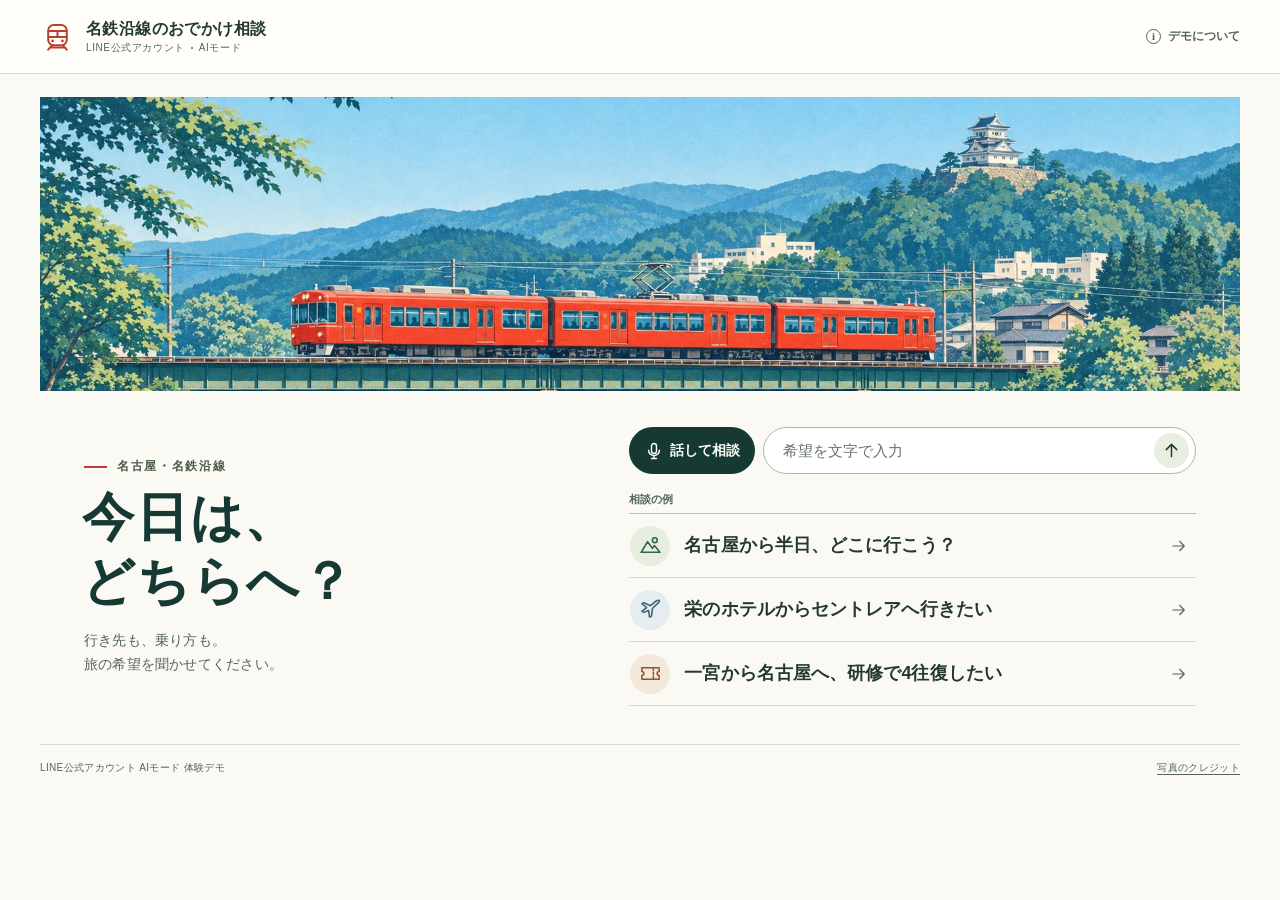
==== commit 5eb1f3a5: "3つの相談で希望を引き継ぎ、行程・乗車準備・運賃を更新" ====
--- a/index.html
+++ b/index.html
@@ -6,11 +6,13 @@
   <meta name="theme-color" content="#faf9f4">
   <meta name="description" content="名古屋から半日のおでかけ、セントレアへの移動、研修や通学のきっぷをLINEで相談する体験デモ。">
   <title>名鉄沿線のおでかけ相談｜LINE公式アカウント AIモード 体験デモ</title>
-  <link rel="stylesheet" href="styles.css">
-  <link rel="stylesheet" href="voice.css">
-  <script src="conversation.js" defer></script>
-  <script src="app.js" defer></script>
-  <script src="voice.js" defer></script>
+  <link rel="stylesheet" href="styles.css?v=20261127b">
+  <link rel="stylesheet" href="live-cards.css?v=20261127b">
+  <link rel="stylesheet" href="voice.css?v=20261127b">
+  <script src="conversation.js?v=20261127b" defer></script>
+  <script src="live-cards.js?v=20261127b" defer></script>
+  <script src="app.js?v=20261127b" defer></script>
+  <script src="voice.js?v=20261127b" defer></script>
 </head>
 <body>
   <a href="#main" class="skip">本文へ</a>
--- a/live-cards.css
+++ b/live-cards.css
@@ -0,0 +1,167 @@
+/* The itinerary, boarding checklist and fare comparison are updated in the conversation. */
+.case-line {
+  display:flex;align-items:center;gap:6px;margin:0 0 5px;
+  color:#4e6b55;font-size:12px;font-weight:650;letter-spacing:.025em
+}
+.day-sheet {
+  display:grid;grid-template-columns:minmax(235px,.82fr) minmax(0,1.25fr);
+  overflow:hidden;background:#f6f4eb;border:1px solid #d4d3be;border-radius:8px
+}
+.day-sheet figure,.mode-option figure {position:relative;margin:0;overflow:hidden}
+.day-sheet figure {min-height:188px}
+.day-sheet figure img {width:100%;height:100%;position:absolute;inset:0;object-fit:cover}
+.editable-day>.reason,.seat-options>.reason,.boarding-kit>.reason,.working-fares>.reason {margin:4px 0 13px}
+.day-stops {padding:15px 21px}
+.sheet-caption {display:flex;align-items:center;justify-content:space-between;gap:9px}
+.sheet-caption>b,.prep-total>span {font-size:13px;font-weight:650}
+.sheet-caption>small {color:var(--muted);font-size:11px}
+.day-stops ol,.prep-items ul {padding:0;margin:0;list-style:none}
+.day-stops ol {margin-top:6px}
+.day-stops li {display:grid;grid-template-columns:43px 12px minmax(0,1fr);align-items:start;gap:8px;min-height:52px;padding:6px 0 4px;position:relative}
+.visit-time {font:650 15px/1.5 "Helvetica Neue",Arial,sans-serif;color:#915a33;font-variant-numeric:tabular-nums;letter-spacing:-.012em}
+.day-stops li>i {display:block;position:relative;z-index:1;width:8px;height:8px;background:#f9f5e9;border:2px solid #b1774e;border-radius:50%;margin:6px 0 0}
+.day-stops li:not(:last-child)::before {content:"";position:absolute;top:17px;bottom:-13px;left:54px;border-left:1px solid #bc9c77}
+.day-stops h3 {margin:0;font-size:16px;font-weight:650;line-height:1.5}
+.day-stops li p {font-size:12px;line-height:1.6;color:var(--muted)}
+.day-stops .text-link {font-size:11px;margin-left:4px}
+.day-stops .text-link svg {width:12px;height:12px}
+.day-notes,.kit-bottom,.fare-foot {
+  display:flex;justify-content:space-between;align-items:center;flex-wrap:wrap;gap:8px 14px;margin-top:11px
+}
+.day-notes>span,.fare-foot>small {font-size:11px;line-height:1.6;color:var(--muted)}
+.day-notes .text-link,.fare-foot .text-link {font-size:12px}
+.mode-comparison {display:grid;grid-template-columns:1fr 1fr;gap:14px}
+.mode-option {border:1px solid #ccd7d2;border-radius:7px;overflow:hidden;background:#f5f7f4;display:grid;grid-template-columns: minmax(94px,.5fr) minmax(0,1fr)}
+.mode-option.reserved {background:#eef4f3;border-color:#a7bfc0}
+.mode-option figure {min-height:183px}
+.mode-option figure img {width:100%;height:100%;position:absolute;inset:0;object-fit:cover}
+.mode-option>div {padding:12px 13px}
+.mode-type {display:flex;gap:5px;align-items:center;font-size:10px;font-weight:650;color:#4b6e69}
+.mode-option h2 {font-size:17px;line-height:1.45;margin:4px 0 7px}
+.mode-option .money {font-size:29px}
+.mode-option p {font-size:12px;line-height:1.55;color:var(--muted);margin:6px 0}
+.mode-option .text-link {font-size:11px}
+.prep-ticket {display:grid;grid-template-columns:minmax(145px,.35fr) 1.35fr;border:1px solid #bdcdbe;border-radius:7px;overflow:hidden;background:#f6f8f1}
+.prep-total {background:#e4eedf;border-right:1.5px dashed #b4c5ad;display:flex;align-items:flex-start;justify-content:center;flex-direction:column;gap:9px;padding:18px 22px}
+.prep-total .money {font-size:37px}
+.prep-items {padding:13px 18px}
+.prep-items ul>li {border-top:1px solid #d1dacb;margin-top:6px;padding:8px 0 1px}
+.prep-items label {display:flex;align-items:center;gap:8px;position:relative;cursor:pointer;font-size:15px;font-weight:650}
+.prep-items label>strong {margin-left:auto;white-space:nowrap}
+.prep-items label>span>small {display:block;font-size:10px;font-weight:400;line-height:1.4;color:var(--muted)}
+.prep-items input {position:absolute;left:0;opacity:0;cursor:pointer;width:22px;height:22px}
+.check-shape {display:grid;place-items:center;width:20px;height:20px;flex:none;border:1.5px solid #78937c;border-radius:4px;background:var(--white);color:transparent}
+.prep-items input:checked+.check-shape {background:#4f7655;color:white;border-color:#4f7655}
+.prep-items input:focus-visible+.check-shape {outline:3px solid #327e88;outline-offset:3px}
+.prep-items li>p {font-size:12px;color:var(--muted);margin:5px 0}
+.prep-items .cta,.prep-items .text-link {font-size:12px}
+.kit-bottom .onward {margin:0;font-size:13px}
+.working-fares>.fare-row {margin-top:10px}
+.working-fares .fare-item+.fare-item {border-left:1px solid #c9d2c3}
+.working-fares>.fare-foot {padding-top:9px;border-top:1px solid #d8dfd3;margin-top:12px}
+.comparison-table {border:1px solid #c1cdbb;border-radius:6px;overflow:hidden;margin:11px 0 0}
+.comparison-table table {border-collapse:collapse;width:100%;font-size:14px;font-variant-numeric:tabular-nums}
+.comparison-table th,.comparison-table td {padding:9px 13px;text-align:right;border-bottom:1px solid #d3ddce;line-height:1.45}
+.comparison-table th:first-child,.comparison-table td:first-child {text-align:left}
+.comparison-table thead {background:#edf1e6;color:var(--muted)}
+.comparison-table thead th {font-size:12px;font-weight:650}
+.comparison-table tbody tr {background:var(--white)}
+.comparison-table .fare-item {border:0;padding:0}
+.comparison-table .fare-item.winner {background:#e8f0e1}
+.comparison-table tr td:last-child {font-size:17px;font-weight:700}
+.comparison-table tbody tr:last-child>* {border-bottom:0}
+.ticket-ribbon {display:flex;align-items:center;justify-content:space-between;gap:8px 20px;background:#f3f1e7;border-radius:5px;padding:9px 12px;margin-top:8px}
+.ticket-ribbon>div:first-child {display:flex;flex-wrap:wrap;align-items:baseline;gap:2px 9px}
+.ticket-ribbon b {font-size:13px}
+.ticket-ribbon small {font-size:11px;color:var(--muted)}
+.punch-strip {display:grid;grid-template-columns:repeat(10,1fr);gap:4px;width:min(230px,42%);flex:none}
+.punch-strip i {height:17px;border:1px solid #7e9b7a;border-radius:2px;position:relative}
+.punch-strip .consumed {background:#65835d;border-color:#65835d}
+.punch-strip .unused {background:var(--white)}
+.punch-strip .expired {border-color:#b59371;background:repeating-linear-gradient(125deg,#b894743a 0 2px,transparent 2px 5px)}
+.replies:has(button:only-of-type) button {min-height:32px}
+@media (max-width:850px) and (min-width:641px) {
+  .mode-option {grid-template-columns:1fr}
+  .mode-option figure {min-height:95px}
+  .mode-option figure img {object-position:center 43%}
+}
+@media(max-width:640px){
+  .case-line {font-size:10px;gap:4px;margin-bottom:4px}
+  .case-line svg {width:13px;height:13px}
+  .editable-day>.reason,.seat-options>.reason,.boarding-kit>.reason,.working-fares>.reason {margin:4px 0 10px}
+  .day-sheet {display:block}
+  .day-sheet figure {height:104px;min-height:0}
+  .day-sheet figure img {object-position:center 46%}
+  .day-stops {padding:9px 12px}
+  .sheet-caption>b,.prep-total>span {font-size:12px}
+  .sheet-caption>small {font-size:10px}
+  .day-stops ol {margin-top:4px}
+  .day-stops li {grid-template-columns:36px 9px 1fr;gap:5px;min-height:46px;padding:5px 0 3px}
+  .day-stops li:not(:last-child)::before {left:44px;top:14px;bottom:-11px}
+  .day-stops li>i {width:7px;height:7px;margin-top:5px}
+  .visit-time {font-size:12px}
+  .day-stops h3 {font-size:14px}
+  .day-stops li p {font-size:11px}
+  .day-stops .text-link {font-size:10px}
+  .day-notes,.fare-foot,.kit-bottom {gap:4px 13px;margin-top:8px}
+  .day-notes>span,.fare-foot>small {font-size:10px}
+  .mode-comparison {gap:7px}
+  .mode-option {display:block}
+  .mode-option figure {height:74px;min-height:0}
+  .mode-option>div {padding:9px}
+  .mode-option figcaption {font-size:8px;left:3px;bottom:3px}
+  .mode-type {font-size:9px;gap:3px}
+  .mode-type svg {width:13px;height:13px}
+  .mode-option h2 {font-size:14px;line-height:1.45;margin:4px 0}
+  .mode-option p,.mode-option .text-link {font-size:11px}
+  .mode-option .money {font-size:24px}
+  .prep-ticket {display:block}
+  .prep-total {border-right:0;border-bottom:1px dashed #b4c5ad;flex-direction:row;align-items:center;justify-content:space-between;padding:9px 13px}
+  .prep-total .money {font-size:29px}
+  .prep-items {padding:9px 12px}
+  .prep-items label {font-size:13px}
+  .prep-items li>p {font-size:11px}
+  .prep-items label>span>small {font-size:9px}
+  .prep-items .cta,.prep-items .text-link {font-size:11px}
+  .kit-bottom .onward,.kit-bottom .text-link {font-size:11px}
+  .working-fares .fare-top {display:block}
+  .working-fares .stepper {margin:4px 0 2px}
+  .working-fares .fare-label {min-height:18px}
+  .working-fares .fare-item {padding:9px 10px}
+  .comparison-table th,.comparison-table td {padding:7px 6px;font-size:12px}
+  .comparison-table thead th {font-size:10px}
+  .comparison-table tr td:last-child {font-size:14px}
+  .working-fares .comparison-table .fare-item {padding:0}
+  .expiry-table th,.expiry-table td {padding:6px 4px;white-space:nowrap}
+  .ticket-ribbon {padding:7px 9px;gap:5px 10px}
+  .ticket-ribbon b {font-size:11px}
+  .ticket-ribbon small {font-size:10px}
+  .punch-strip {gap:2px;width:36%}
+  .punch-strip i {height:14px}
+  .replies {align-items:center}
+  .replies button {text-align:left;line-height:1.4;max-width:calc(100% - 49px)}
+  .replies:has(button:only-of-type) button {min-height:30px}
+  .replies:has(button:only-of-type)>span {white-space:nowrap}
+}
+@media(max-width:359px){
+  .comparison-table th,.comparison-table td {font-size:11px;padding:6px 4px}
+  .comparison-table tr td:last-child {font-size:12px}
+  .expiry-table th,.expiry-table td {padding:6px 3px}
+  .day-stops {padding:8px}
+}
+
+.ticket-focus>.ticket {margin:9px 0 16px}
+.ticket-focus>.day-sheet {background:#f5f5ef}
+@media(max-width:640px){
+  .day-sheet img[src*="castle-town"] {object-position:center 67%}
+  .ticket-focus>.ticket {margin:7px 0 12px}
+  .ticket-focus .day-sheet figure {height:80px}
+}
+
+.school-booking>.reason {margin:5px 0 12px}
+.school-booking ol {padding:0;list-style:none;counter-reset:school;margin:8px 0 13px;border-top:1px solid var(--line)}
+.school-booking li {display:flex;align-items:flex-start;gap:11px;padding:10px 0;border-bottom:1px solid var(--line);counter-increment:school}
+.school-booking li::before {content:counter(school);flex:none;display:grid;place-items:center;width:24px;height:24px;border-radius:50%;background:#e4ede0;color:#466548;font-size:12px;font-weight:650}
+.school-booking li b {font-size:15px}
+.school-booking li p {color:var(--muted);font-size:13px}
+@media(max-width:640px){.school-booking li{padding:7px 0;gap:7px}.school-booking li b{font-size:13px}.school-booking li p{font-size:12px}}
